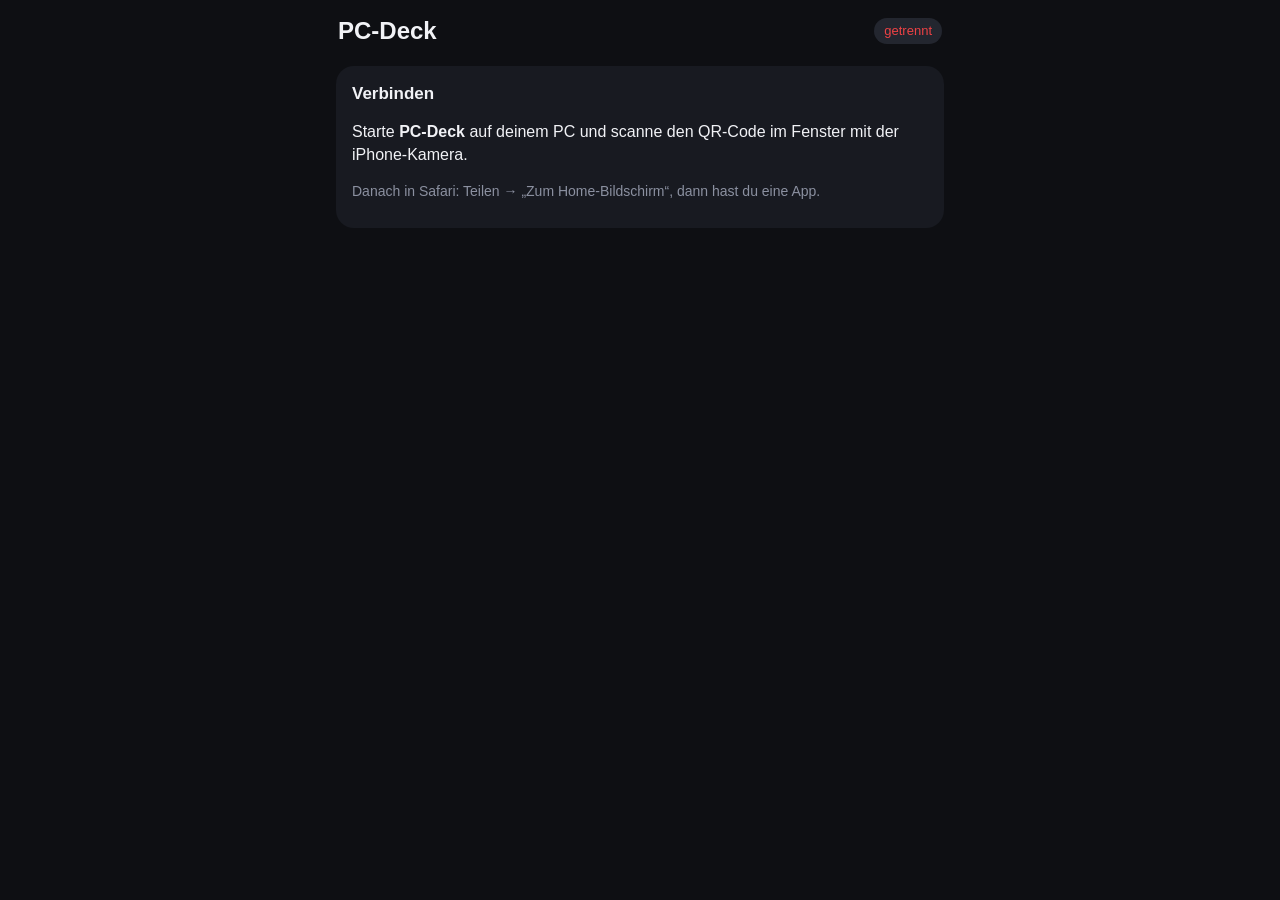
==== pc-app/web/index.html @ 7facc8a5 "PC-Deck: iPhone-Streamdeck mit Lautstärke, Discord-Steuerung und Stimmfilter Co-Authored-By: Claude " ====
<!doctype html>
<html lang="de">
<head>
<meta charset="utf-8">
<meta name="viewport" content="width=device-width, initial-scale=1, viewport-fit=cover, user-scalable=no">
<meta name="apple-mobile-web-app-capable" content="yes">
<meta name="mobile-web-app-capable" content="yes">
<meta name="apple-mobile-web-app-status-bar-style" content="black-translucent">
<meta name="apple-mobile-web-app-title" content="PC-Deck">
<meta name="theme-color" content="#0e0f13">
<link rel="apple-touch-icon" href="icon.png">
<link rel="manifest" href="manifest.json">
<link rel="stylesheet" href="style.css">
<title>PC-Deck</title>
</head>
<body>
<header>
  <h1>PC-Deck</h1>
  <span id="conn" class="conn off">getrennt</span>
</header>

<main id="app" hidden>
  <!-- Lautstärke -->
  <section class="card">
    <div class="row between">
      <h2>🔊 Lautstärke</h2>
      <span id="volText" class="big">--%</span>
    </div>
    <input id="volSlider" type="range" min="0" max="100" value="50">
    <div class="grid3">
      <button class="key" data-cmd="volume_down">➖<small>Leiser</small></button>
      <button class="key" id="btnMute" data-cmd="toggle_mute">🔇<small>PC stumm</small></button>
      <button class="key" data-cmd="volume_up">➕<small>Lauter</small></button>
    </div>
  </section>

  <!-- Discord -->
  <section class="card">
    <div class="row between">
      <h2>💬 Discord</h2>
      <button class="link" id="discordReset" title="Anzeige zurücksetzen">↺ Sync</button>
    </div>
    <div class="grid3">
      <button class="key" id="btnDMute" data-cmd="discord_mute">🎙️<small>Mikro stumm</small></button>
      <button class="key" id="btnDeaf" data-cmd="discord_deafen">🎧<small>Taub</small></button>
      <button class="key danger" id="btnFull" data-cmd="full_mute">⛔<small>Full Mute</small></button>
    </div>
    <div class="grid3">
      <button class="key" id="btnWinMic" data-cmd="mic_mute">🎤<small>Windows-Mikro</small></button>
    </div>
  </section>

  <!-- Stimmfilter -->
  <section class="card" id="filterCard">
    <div class="row between">
      <h2>🧠 Stimmfilter</h2>
      <label class="switch"><input type="checkbox" id="filterSwitch"><span></span></label>
    </div>
    <p class="hint" id="filterHint">Lässt nur deine Stimme ins Mikro – dein Bruder wird rausgefiltert.</p>
    <div id="filterLive">
      <div class="meter-label"><span>Pegel</span><span id="lvlText">–</span></div>
      <div class="meter"><div id="lvlBar"></div></div>
      <div class="meter-label"><span>Ähnlichkeit zu dir</span><span id="simText">–</span></div>
      <div class="meter"><div id="simBar"></div><div id="thrMark" class="mark"></div></div>
      <div class="meter-label"><span>Ähnlichkeit Bruder</span><span id="simOText">–</span></div>
      <div class="meter other"><div id="simOBar"></div></div>
      <div id="gate" class="gate">Mikro ZU</div>
    </div>
    <div class="meter-label"><span>Empfindlichkeit (Schwelle)</span><span id="thrText">–</span></div>
    <input id="thrSlider" type="range" min="0.50" max="0.95" step="0.01" value="0.72">
    <div class="grid2">
      <button class="key small" id="enrollMe">🙋 Meine Stimme einlernen<small id="meState"></small></button>
      <button class="key small" id="enrollOther">👦 Bruder einlernen<small id="otherState">optional, viel genauer</small></button>
    </div>
    <div id="enrollBox" hidden>
      <p id="enrollText"></p>
      <div class="meter"><div id="enrollBar"></div></div>
    </div>
  </section>

  <!-- Eigene Buttons -->
  <section class="card">
    <h2>⚡ Aktionen</h2>
    <div class="grid4" id="deck"></div>
  </section>
</main>

<section id="setup" class="card" hidden>
  <h2>Verbinden</h2>
  <p>Starte <b>PC-Deck</b> auf deinem PC und scanne den QR-Code im Fenster mit der iPhone-Kamera.</p>
  <p class="hint">Danach in Safari: Teilen → „Zum Home-Bildschirm“, dann hast du eine App.</p>
</section>

<div id="toast"></div>
<script src="app.js"></script>
</body>
</html>
---- pc-app/web/style.css ----
:root {
  --bg: #0e0f13;
  --card: #181a21;
  --key: #23262f;
  --key-hi: #2e323d;
  --text: #f1f2f6;
  --muted: #8b90a0;
  --accent: #5865f2;
  --ok: #3ba55d;
  --bad: #ed4245;
  --warn: #faa61a;
}
* { box-sizing: border-box; -webkit-tap-highlight-color: transparent; }
html, body { margin: 0; background: var(--bg); color: var(--text);
  font: 16px/1.4 -apple-system, BlinkMacSystemFont, "Segoe UI", sans-serif; }
body { padding: env(safe-area-inset-top) 16px calc(24px + env(safe-area-inset-bottom)); max-width: 640px; margin: 0 auto;
  -webkit-user-select: none; user-select: none; }
header { display: flex; align-items: center; justify-content: space-between; padding: 14px 2px 6px; }
h1 { font-size: 24px; margin: 0; }
h2 { font-size: 17px; margin: 0 0 10px; }
.conn { font-size: 13px; padding: 4px 10px; border-radius: 99px; background: var(--key); }
.conn.on { color: var(--ok); }
.conn.off { color: var(--bad); }
.card { background: var(--card); border-radius: 18px; padding: 16px; margin: 12px 0; }
.row { display: flex; align-items: center; }
.between { justify-content: space-between; }
.big { font-size: 26px; font-weight: 700; font-variant-numeric: tabular-nums; }
.hint { color: var(--muted); font-size: 14px; margin: 0 0 10px; }
.grid2, .grid3, .grid4 { display: grid; gap: 10px; margin-top: 10px; }
.grid2 { grid-template-columns: 1fr 1fr; }
.grid3 { grid-template-columns: repeat(3, 1fr); }
.grid4 { grid-template-columns: repeat(4, 1fr); }
@media (max-width: 360px) { .grid4 { grid-template-columns: repeat(3, 1fr); } }

.key { appearance: none; border: 0; border-radius: 16px; background: var(--key); color: var(--text);
  font-size: 28px; min-height: 84px; padding: 10px 6px; display: flex; flex-direction: column;
  align-items: center; justify-content: center; gap: 6px; transition: transform .08s, background .15s; }
.key small { font-size: 12px; color: var(--muted); text-align: center; line-height: 1.2; }
.key:active { transform: scale(.94); background: var(--key-hi); }
.key.small { font-size: 15px; font-weight: 600; min-height: 70px; }
.key.active { background: var(--bad); }
.key.active small { color: #fff; }
.key.danger { background: #3a1f22; }
.key.danger.active { background: var(--bad); }
.grid4 .key { font-size: 26px; min-height: 78px; }
.link { background: none; border: 0; color: var(--muted); font-size: 14px; }

input[type=range] { width: 100%; height: 36px; -webkit-appearance: none; background: transparent; }
input[type=range]::-webkit-slider-runnable-track { height: 8px; border-radius: 4px; background: var(--key-hi); }
input[type=range]::-webkit-slider-thumb { -webkit-appearance: none; width: 28px; height: 28px; margin-top: -10px;
  border-radius: 50%; background: var(--text); }

.switch { position: relative; width: 52px; height: 32px; }
.switch input { opacity: 0; width: 0; height: 0; }
.switch span { position: absolute; inset: 0; border-radius: 99px; background: var(--key-hi); transition: .2s; }
.switch span::before { content: ""; position: absolute; width: 26px; height: 26px; left: 3px; top: 3px;
  border-radius: 50%; background: #fff; transition: .2s; }
.switch input:checked + span { background: var(--ok); }
.switch input:checked + span::before { transform: translateX(20px); }

.meter-label { display: flex; justify-content: space-between; font-size: 13px; color: var(--muted); margin-top: 8px; }
.meter { position: relative; height: 10px; border-radius: 5px; background: var(--key); overflow: hidden; margin-top: 4px; }
.meter > div:first-child { height: 100%; width: 0; background: var(--accent); transition: width .15s; }
.meter.other > div:first-child { background: var(--warn); }
.meter .mark { position: absolute; top: 0; bottom: 0; width: 2px; background: #fff; }
.gate { margin-top: 12px; text-align: center; font-weight: 700; padding: 8px; border-radius: 10px;
  background: var(--key); color: var(--muted); }
.gate.open { background: var(--ok); color: #fff; }
#filterLive.off { opacity: .35; }

#toast { position: fixed; left: 50%; bottom: calc(24px + env(safe-area-inset-bottom)); transform: translate(-50%, 150%);
  background: #2b2d36; padding: 12px 18px; border-radius: 12px; max-width: 90%; transition: transform .25s, opacity .25s; z-index: 9; opacity: 0; }
#toast.show { transform: translate(-50%, 0); opacity: 1; }
#toast.error { background: var(--bad); }
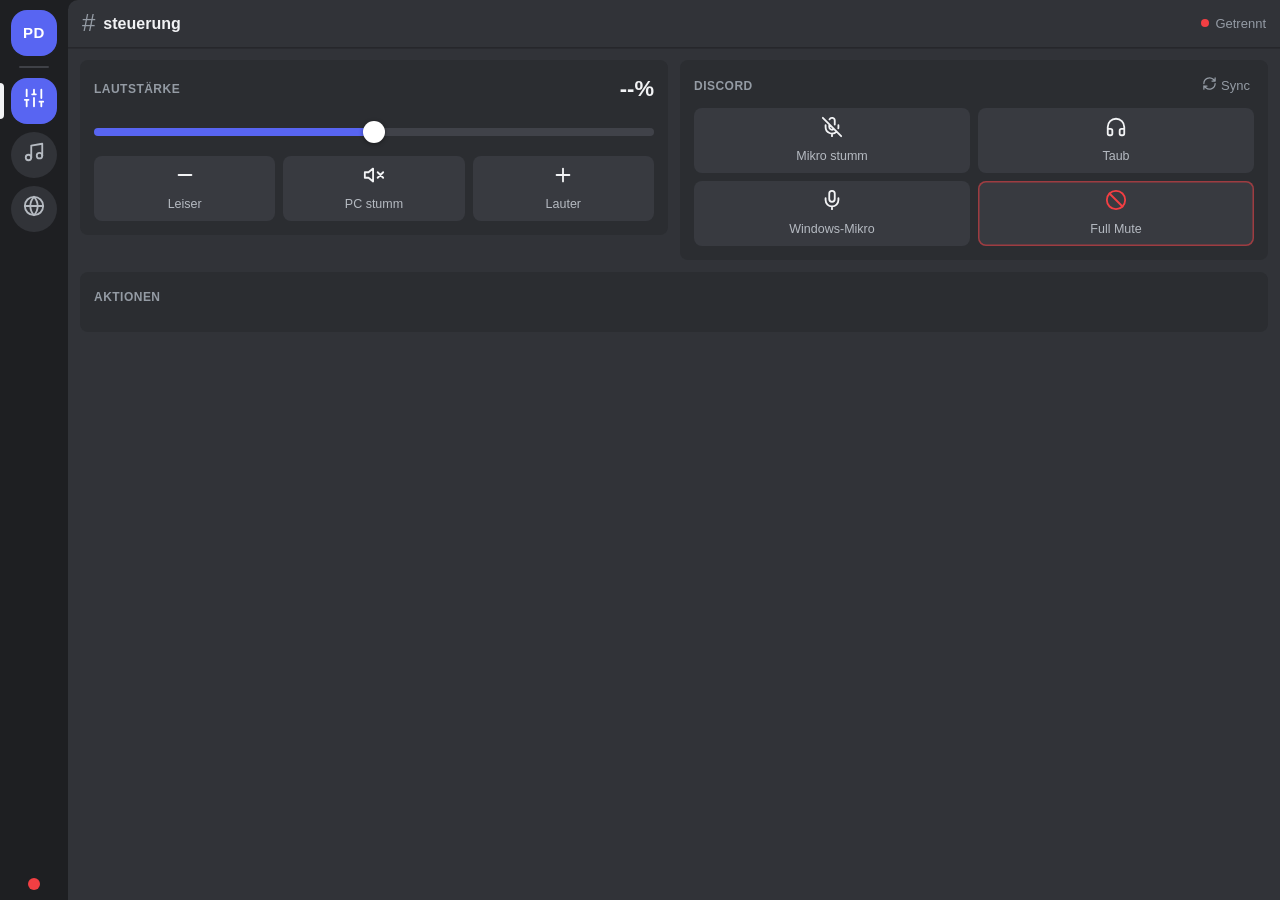
==== commit 167800ec: "Spotify- und Chrome-Integration, Discord-Design, Querformat, dauerhafter Login Co-Authored-By: Claud" ====
--- a/pc-app/web/index.html
+++ b/pc-app/web/index.html
@@ -7,91 +7,181 @@
 <meta name="mobile-web-app-capable" content="yes">
 <meta name="apple-mobile-web-app-status-bar-style" content="black-translucent">
 <meta name="apple-mobile-web-app-title" content="PC-Deck">
-<meta name="theme-color" content="#0e0f13">
+<meta name="theme-color" content="#1e1f22">
 <link rel="apple-touch-icon" href="icon.png">
 <link rel="manifest" href="manifest.json">
 <link rel="stylesheet" href="style.css">
 <title>PC-Deck</title>
 </head>
 <body>
-<header>
-  <h1>PC-Deck</h1>
-  <span id="conn" class="conn off">getrennt</span>
-</header>
 
-<main id="app" hidden>
-  <!-- Lautstärke -->
-  <section class="card">
-    <div class="row between">
-      <h2>🔊 Lautstärke</h2>
-      <span id="volText" class="big">--%</span>
-    </div>
-    <input id="volSlider" type="range" min="0" max="100" value="50">
-    <div class="grid3">
-      <button class="key" data-cmd="volume_down">➖<small>Leiser</small></button>
-      <button class="key" id="btnMute" data-cmd="toggle_mute">🔇<small>PC stumm</small></button>
-      <button class="key" data-cmd="volume_up">➕<small>Lauter</small></button>
+<!-- Server-Leiste wie in Discord -->
+<nav class="rail">
+  <div class="rail-logo" aria-hidden="true">PD</div>
+  <div class="rail-sep"></div>
+  <button class="rail-btn" data-view="control" aria-label="Steuerung"><i data-icon="sliders"></i></button>
+  <button class="rail-btn" data-view="spotify" aria-label="Spotify"><i data-icon="music"></i></button>
+  <button class="rail-btn" data-view="chrome" aria-label="Chrome"><i data-icon="globe"></i></button>
+  <div class="rail-fill"></div>
+  <span class="rail-status off" id="railStatus" aria-label="Verbindung"></span>
+</nav>
+
+<main class="main">
+  <header class="topbar">
+    <span class="hash">#</span>
+    <h1 id="viewTitle">steuerung</h1>
+    <span class="topbar-sub" id="viewSub"></span>
+    <span class="conn off" id="conn"><span class="dot"></span><span id="connText">Getrennt</span></span>
+  </header>
+
+  <!-- ================= Steuerung ================= -->
+  <section class="view" id="view-control">
+    <div class="cols">
+      <div class="card">
+        <div class="card-head">
+          <h2>Lautstärke</h2>
+          <span class="value" id="volText">--%</span>
+        </div>
+        <input class="range" id="volSlider" type="range" min="0" max="100" value="50">
+        <div class="tiles t3">
+          <button class="tile" data-cmd="volume_down"><i data-icon="minus"></i><span>Leiser</span></button>
+          <button class="tile" id="btnMute" data-cmd="toggle_mute"><i data-icon="volumex"></i><span>PC stumm</span></button>
+          <button class="tile" data-cmd="volume_up"><i data-icon="plus"></i><span>Lauter</span></button>
+        </div>
+      </div>
+
+      <div class="card">
+        <div class="card-head">
+          <h2>Discord</h2>
+          <button class="link" id="discordReset"><i data-icon="sync"></i>Sync</button>
+        </div>
+        <div class="tiles t2">
+          <button class="tile" id="btnDMute" data-cmd="discord_mute"><i data-icon="micoff"></i><span>Mikro stumm</span></button>
+          <button class="tile" id="btnDeaf" data-cmd="discord_deafen"><i data-icon="headphones"></i><span>Taub</span></button>
+          <button class="tile" id="btnWinMic" data-cmd="mic_mute"><i data-icon="mic"></i><span>Windows-Mikro</span></button>
+          <button class="tile danger" id="btnFull" data-cmd="full_mute"><i data-icon="ban"></i><span>Full Mute</span></button>
+        </div>
+      </div>
+
+      <div class="card wide">
+        <div class="card-head"><h2>Aktionen</h2></div>
+        <div class="tiles deck" id="deck"></div>
+      </div>
     </div>
   </section>
 
-  <!-- Discord -->
-  <section class="card">
-    <div class="row between">
-      <h2>💬 Discord</h2>
-      <button class="link" id="discordReset" title="Anzeige zurücksetzen">↺ Sync</button>
+  <!-- ================= Spotify ================= -->
+  <section class="view" id="view-spotify" hidden>
+    <div class="card" id="spSetup" hidden>
+      <div class="card-head"><h2>Spotify einrichten</h2></div>
+      <ol class="steps">
+        <li>Öffne am PC <b>developer.spotify.com/dashboard</b> → <b>Create app</b></li>
+        <li>Bei <b>Redirect URI</b> eintragen: <code id="spRedirect"></code></li>
+        <li>Bei „APIs used“ <b>Web API</b> anhaken → Speichern</li>
+        <li>Die <b>Client ID</b> in <code>config.json</code> bei <code>"spotify"</code> eintragen und PC-Deck neu starten</li>
+      </ol>
     </div>
-    <div class="grid3">
-      <button class="key" id="btnDMute" data-cmd="discord_mute">🎙️<small>Mikro stumm</small></button>
-      <button class="key" id="btnDeaf" data-cmd="discord_deafen">🎧<small>Taub</small></button>
-      <button class="key danger" id="btnFull" data-cmd="full_mute">⛔<small>Full Mute</small></button>
+    <div class="card center" id="spLogin" hidden>
+      <i data-icon="music" class="big-icon spotify"></i>
+      <p>Verbinde dein Spotify-Konto. Das musst du nur <b>einmal</b> machen,<br>der Login bleibt danach gespeichert.</p>
+      <button class="btn spotify" id="spLoginBtn">Mit Spotify verbinden</button>
+      <p class="muted small">Der Login öffnet sich im Browser auf deinem PC.</p>
     </div>
-    <div class="grid3">
-      <button class="key" id="btnWinMic" data-cmd="mic_mute">🎤<small>Windows-Mikro</small></button>
+
+    <div class="cols" id="spMain" hidden>
+      <div class="card">
+        <div class="now">
+          <div class="cover" id="spCover"><i data-icon="music"></i></div>
+          <div class="now-text">
+            <div class="now-title" id="spTitle">Nichts läuft</div>
+            <div class="now-sub" id="spArtist">Wähle eine Playlist</div>
+            <div class="now-dev" id="spDevice"></div>
+          </div>
+        </div>
+        <input class="range thin" id="spProgress" type="range" min="0" max="1000" value="0">
+        <div class="times"><span id="spPos">0:00</span><span id="spDur">0:00</span></div>
+        <div class="transport">
+          <button class="icon-btn" id="spShuffle" aria-label="Zufall"><i data-icon="shuffle"></i></button>
+          <button class="icon-btn" data-sp="previous" aria-label="Zurück"><i data-icon="prev"></i></button>
+          <button class="play-btn" id="spPlay" aria-label="Play/Pause"><i data-icon="play"></i></button>
+          <button class="icon-btn" data-sp="next" aria-label="Weiter"><i data-icon="next"></i></button>
+          <button class="icon-btn" id="spRepeat" aria-label="Wiederholen"><i data-icon="repeat"></i></button>
+        </div>
+        <div class="vol-row" id="spVolRow">
+          <i data-icon="volume"></i>
+          <input class="range thin" id="spVol" type="range" min="0" max="100" value="50">
+        </div>
+        <p class="muted small" id="spFree" hidden>Spotify Free: Playlists öffnen sich in der Spotify-App, Play/Weiter laufen über die Medientasten.</p>
+      </div>
+
+      <div class="card list-card">
+        <div class="card-head">
+          <h2>Playlists</h2>
+          <span>
+            <button class="link" id="spReload"><i data-icon="sync"></i></button>
+            <button class="link" id="spLogout">Abmelden</button>
+          </span>
+        </div>
+        <input class="search" id="spSearch" type="search" placeholder="Playlist suchen" autocomplete="off">
+        <div class="list" id="spList"><p class="muted small">Lade Playlists …</p></div>
+      </div>
     </div>
   </section>
 
-  <!-- Stimmfilter -->
-  <section class="card" id="filterCard">
-    <div class="row between">
-      <h2>🧠 Stimmfilter</h2>
-      <label class="switch"><input type="checkbox" id="filterSwitch"><span></span></label>
-    </div>
-    <p class="hint" id="filterHint">Lässt nur deine Stimme ins Mikro – dein Bruder wird rausgefiltert.</p>
-    <div id="filterLive">
-      <div class="meter-label"><span>Pegel</span><span id="lvlText">–</span></div>
-      <div class="meter"><div id="lvlBar"></div></div>
-      <div class="meter-label"><span>Ähnlichkeit zu dir</span><span id="simText">–</span></div>
-      <div class="meter"><div id="simBar"></div><div id="thrMark" class="mark"></div></div>
-      <div class="meter-label"><span>Ähnlichkeit Bruder</span><span id="simOText">–</span></div>
-      <div class="meter other"><div id="simOBar"></div></div>
-      <div id="gate" class="gate">Mikro ZU</div>
-    </div>
-    <div class="meter-label"><span>Empfindlichkeit (Schwelle)</span><span id="thrText">–</span></div>
-    <input id="thrSlider" type="range" min="0.50" max="0.95" step="0.01" value="0.72">
-    <div class="grid2">
-      <button class="key small" id="enrollMe">🙋 Meine Stimme einlernen<small id="meState"></small></button>
-      <button class="key small" id="enrollOther">👦 Bruder einlernen<small id="otherState">optional, viel genauer</small></button>
-    </div>
-    <div id="enrollBox" hidden>
-      <p id="enrollText"></p>
-      <div class="meter"><div id="enrollBar"></div></div>
+  <!-- ================= Chrome ================= -->
+  <section class="view" id="view-chrome" hidden>
+    <div class="cols">
+      <div class="card">
+        <div class="card-head"><h2>Webseite öffnen</h2><span class="badge" id="extBadge">Erweiterung fehlt</span></div>
+        <form class="msgbox" id="urlForm">
+          <input id="urlInput" type="text" inputmode="url" enterkeyhint="go" autocomplete="off"
+                 autocapitalize="off" autocorrect="off" spellcheck="false" placeholder="Adresse oder Suche …">
+          <button type="submit" aria-label="Öffnen"><i data-icon="send"></i></button>
+        </form>
+        <p class="muted small">Öffnet sich als neuer Tab im offenen Chrome-Fenster.</p>
+        <div class="favs" id="favs"></div>
+      </div>
+
+      <div class="card">
+        <div class="card-head"><h2>Video</h2><span class="muted small" id="vHost"></span></div>
+        <div id="vNone" class="empty">
+          <i data-icon="play"></i>
+          <p id="vNoneText">Kein Video in Chrome gefunden.</p>
+        </div>
+        <div id="vBox" hidden>
+          <div class="now-title clamp2" id="vTitle"></div>
+          <input class="range thin" id="vProgress" type="range" min="0" max="1000" value="0">
+          <div class="times"><span id="vPos">0:00</span><span id="vDur">0:00</span></div>
+          <div class="transport">
+            <button class="icon-btn labeled" data-v="seek_rel" data-val="-10" aria-label="10 s zurück"><i data-icon="back10"></i><small>10</small></button>
+            <button class="play-btn" id="vPlay" data-v="toggle" aria-label="Play/Pause"><i data-icon="play"></i></button>
+            <button class="icon-btn labeled" data-v="seek_rel" data-val="10" aria-label="10 s vor"><i data-icon="fwd10"></i><small>10</small></button>
+            <button class="icon-btn" data-v="next" aria-label="Nächstes Video"><i data-icon="next"></i></button>
+          </div>
+          <div class="vol-row">
+            <button class="icon-btn sm" id="vMute" data-v="mute" aria-label="Stumm"><i data-icon="volume"></i></button>
+            <input class="range thin" id="vVol" type="range" min="0" max="100" value="100">
+          </div>
+          <div class="chips" id="vSpeed">
+            <button data-speed="0.75">0.75×</button><button data-speed="1">1×</button>
+            <button data-speed="1.25">1.25×</button><button data-speed="1.5">1.5×</button><button data-speed="2">2×</button>
+          </div>
+        </div>
+      </div>
     </div>
   </section>
 
-  <!-- Eigene Buttons -->
-  <section class="card">
-    <h2>⚡ Aktionen</h2>
-    <div class="grid4" id="deck"></div>
+  <section class="view" id="view-setup" hidden>
+    <div class="card center">
+      <i data-icon="link" class="big-icon"></i>
+      <h2 class="plain">Mit deinem PC verbinden</h2>
+      <p>Starte <b>PC-Deck</b> am PC und scanne den QR-Code mit der iPhone-Kamera.<br>
+      Danach in Safari: <b>Teilen → Zum Home-Bildschirm</b>.</p>
+    </div>
   </section>
 </main>
 
-<section id="setup" class="card" hidden>
-  <h2>Verbinden</h2>
-  <p>Starte <b>PC-Deck</b> auf deinem PC und scanne den QR-Code im Fenster mit der iPhone-Kamera.</p>
-  <p class="hint">Danach in Safari: Teilen → „Zum Home-Bildschirm“, dann hast du eine App.</p>
-</section>
-
-<div id="toast"></div>
+<div id="toast" role="status"></div>
 <script src="app.js"></script>
 </body>
 </html>
--- a/pc-app/web/style.css
+++ b/pc-app/web/style.css
@@ -1,74 +1,198 @@
+/* PC-Deck – schlichtes Discord-Design */
 :root {
-  --bg: #0e0f13;
-  --card: #181a21;
-  --key: #23262f;
-  --key-hi: #2e323d;
-  --text: #f1f2f6;
-  --muted: #8b90a0;
-  --accent: #5865f2;
-  --ok: #3ba55d;
-  --bad: #ed4245;
-  --warn: #faa61a;
+  --rail: #1e1f22;
+  --main: #313338;
+  --card: #2b2d31;
+  --tile: #383a40;
+  --tile-hi: #404249;
+  --input: #1e1f22;
+  --line: #3f4147;
+  --text: #dbdee1;
+  --head: #f2f3f5;
+  --muted: #949ba4;
+  --icon: #b5bac1;
+  --blurple: #5865f2;
+  --green: #23a55a;
+  --red: #f23f43;
+  --spotify: #1ed760;
+  --radius: 8px;
 }
 * { box-sizing: border-box; -webkit-tap-highlight-color: transparent; }
-html, body { margin: 0; background: var(--bg); color: var(--text);
-  font: 16px/1.4 -apple-system, BlinkMacSystemFont, "Segoe UI", sans-serif; }
-body { padding: env(safe-area-inset-top) 16px calc(24px + env(safe-area-inset-bottom)); max-width: 640px; margin: 0 auto;
-  -webkit-user-select: none; user-select: none; }
-header { display: flex; align-items: center; justify-content: space-between; padding: 14px 2px 6px; }
-h1 { font-size: 24px; margin: 0; }
-h2 { font-size: 17px; margin: 0 0 10px; }
-.conn { font-size: 13px; padding: 4px 10px; border-radius: 99px; background: var(--key); }
-.conn.on { color: var(--ok); }
-.conn.off { color: var(--bad); }
-.card { background: var(--card); border-radius: 18px; padding: 16px; margin: 12px 0; }
-.row { display: flex; align-items: center; }
-.between { justify-content: space-between; }
-.big { font-size: 26px; font-weight: 700; font-variant-numeric: tabular-nums; }
-.hint { color: var(--muted); font-size: 14px; margin: 0 0 10px; }
-.grid2, .grid3, .grid4 { display: grid; gap: 10px; margin-top: 10px; }
-.grid2 { grid-template-columns: 1fr 1fr; }
-.grid3 { grid-template-columns: repeat(3, 1fr); }
-.grid4 { grid-template-columns: repeat(4, 1fr); }
-@media (max-width: 360px) { .grid4 { grid-template-columns: repeat(3, 1fr); } }
+html, body { margin: 0; height: 100%; background: var(--rail); color: var(--text);
+  font: 15px/1.35 -apple-system, BlinkMacSystemFont, "Segoe UI", "Noto Sans", sans-serif;
+  -webkit-text-size-adjust: 100%; }
+body { display: flex; height: 100dvh; overflow: hidden; -webkit-user-select: none; user-select: none; }
+button { font: inherit; color: inherit; cursor: pointer; }
+svg { width: 22px; height: 22px; fill: none; stroke: currentColor; stroke-width: 2;
+  stroke-linecap: round; stroke-linejoin: round; flex: none; }
+[hidden] { display: none !important; }
 
-.key { appearance: none; border: 0; border-radius: 16px; background: var(--key); color: var(--text);
-  font-size: 28px; min-height: 84px; padding: 10px 6px; display: flex; flex-direction: column;
-  align-items: center; justify-content: center; gap: 6px; transition: transform .08s, background .15s; }
-.key small { font-size: 12px; color: var(--muted); text-align: center; line-height: 1.2; }
-.key:active { transform: scale(.94); background: var(--key-hi); }
-.key.small { font-size: 15px; font-weight: 600; min-height: 70px; }
-.key.active { background: var(--bad); }
-.key.active small { color: #fff; }
-.key.danger { background: #3a1f22; }
-.key.danger.active { background: var(--bad); }
-.grid4 .key { font-size: 26px; min-height: 78px; }
-.link { background: none; border: 0; color: var(--muted); font-size: 14px; }
+/* ---------- Server-Leiste ---------- */
+.rail { width: calc(68px + env(safe-area-inset-left)); padding: calc(10px + env(safe-area-inset-top)) 0 calc(10px + env(safe-area-inset-bottom)) env(safe-area-inset-left);
+  display: flex; flex-direction: column; align-items: center; gap: 8px; flex: none; }
+.rail-logo { width: 46px; height: 46px; border-radius: 16px; background: var(--blurple); color: #fff;
+  display: grid; place-items: center; font-weight: 800; letter-spacing: .5px; }
+.rail-sep { width: 30px; height: 2px; border-radius: 1px; background: var(--line); margin: 2px 0; }
+.rail-btn { position: relative; width: 46px; height: 46px; border: 0; border-radius: 50%;
+  background: var(--main); color: var(--icon); display: grid; place-items: center;
+  transition: border-radius .15s, background .15s, color .15s; }
+.rail-btn::before { content: ""; position: absolute; left: -11px; width: 4px; height: 0; border-radius: 0 4px 4px 0;
+  background: var(--head); transition: height .15s; }
+.rail-btn.active { border-radius: 16px; background: var(--blurple); color: #fff; }
+.rail-btn.active::before { height: 36px; }
+.rail-btn[data-view="spotify"].active { background: var(--spotify); color: #000; }
+.rail-fill { flex: 1; }
+.rail-status { width: 12px; height: 12px; border-radius: 50%; background: var(--red); }
+.rail-status.on { background: var(--green); }
 
-input[type=range] { width: 100%; height: 36px; -webkit-appearance: none; background: transparent; }
-input[type=range]::-webkit-slider-runnable-track { height: 8px; border-radius: 4px; background: var(--key-hi); }
-input[type=range]::-webkit-slider-thumb { -webkit-appearance: none; width: 28px; height: 28px; margin-top: -10px;
-  border-radius: 50%; background: var(--text); }
+/* ---------- Hauptbereich ---------- */
+.main { flex: 1; min-width: 0; background: var(--main); display: flex; flex-direction: column;
+  border-top-left-radius: 10px; margin-top: env(safe-area-inset-top); }
+.topbar { height: 48px; flex: none; display: flex; align-items: center; gap: 8px;
+  padding: 0 calc(14px + env(safe-area-inset-right)) 0 14px; border-bottom: 1px solid #26272b; box-shadow: 0 1px 0 rgba(0,0,0,.15); }
+.hash { color: var(--muted); font-size: 24px; font-weight: 300; }
+.topbar h1 { font-size: 16px; color: var(--head); margin: 0; font-weight: 600; }
+.topbar-sub { color: var(--muted); font-size: 13px; padding-left: 10px; margin-left: 2px; border-left: 1px solid var(--line);
+  white-space: nowrap; overflow: hidden; text-overflow: ellipsis; min-width: 0; }
+.topbar-sub:empty { display: none; }
+.conn { margin-left: auto; display: flex; align-items: center; gap: 6px; font-size: 13px; color: var(--muted); white-space: nowrap; }
+.conn .dot { width: 8px; height: 8px; border-radius: 50%; background: var(--red); }
+.conn.on .dot { background: var(--green); }
 
-.switch { position: relative; width: 52px; height: 32px; }
-.switch input { opacity: 0; width: 0; height: 0; }
-.switch span { position: absolute; inset: 0; border-radius: 99px; background: var(--key-hi); transition: .2s; }
-.switch span::before { content: ""; position: absolute; width: 26px; height: 26px; left: 3px; top: 3px;
-  border-radius: 50%; background: #fff; transition: .2s; }
-.switch input:checked + span { background: var(--ok); }
-.switch input:checked + span::before { transform: translateX(20px); }
+.view { flex: 1; overflow-y: auto; -webkit-overflow-scrolling: touch;
+  padding: 12px calc(12px + env(safe-area-inset-right)) calc(12px + env(safe-area-inset-bottom)) 12px; }
+.cols { display: grid; grid-template-columns: 1fr 1fr; gap: 12px; align-items: start; }
+.wide { grid-column: 1 / -1; }
+@media (max-width: 640px) { .cols { grid-template-columns: 1fr; } }
 
-.meter-label { display: flex; justify-content: space-between; font-size: 13px; color: var(--muted); margin-top: 8px; }
-.meter { position: relative; height: 10px; border-radius: 5px; background: var(--key); overflow: hidden; margin-top: 4px; }
-.meter > div:first-child { height: 100%; width: 0; background: var(--accent); transition: width .15s; }
-.meter.other > div:first-child { background: var(--warn); }
-.meter .mark { position: absolute; top: 0; bottom: 0; width: 2px; background: #fff; }
-.gate { margin-top: 12px; text-align: center; font-weight: 700; padding: 8px; border-radius: 10px;
-  background: var(--key); color: var(--muted); }
-.gate.open { background: var(--ok); color: #fff; }
-#filterLive.off { opacity: .35; }
+.card { background: var(--card); border-radius: var(--radius); padding: 14px; min-width: 0; }
+.view > .card + .card, .view > .card + .cols { margin-top: 12px; }
+.card-head { display: flex; align-items: center; justify-content: space-between; margin-bottom: 10px; min-height: 22px; }
+h2 { margin: 0; font-size: 12px; font-weight: 700; letter-spacing: .04em; text-transform: uppercase; color: var(--muted); }
+h2.plain { text-transform: none; font-size: 18px; color: var(--head); letter-spacing: 0; margin: 6px 0; }
+.value { font-size: 22px; font-weight: 700; color: var(--head); font-variant-numeric: tabular-nums; }
+.muted { color: var(--muted); }
+.small { font-size: 12.5px; }
+.center { text-align: center; padding: 24px; }
+.center p { margin: 10px 0; }
+code { background: var(--input); padding: 1px 5px; border-radius: 4px; font-size: 12.5px; color: var(--head);
+  -webkit-user-select: all; user-select: all; word-break: break-all; }
+.steps { margin: 0; padding-left: 20px; } .steps li { margin: 6px 0; }
+.link { background: none; border: 0; color: var(--muted); font-size: 13px; display: inline-flex; align-items: center; gap: 4px; padding: 2px 4px; }
+.link svg { width: 15px; height: 15px; }
+.badge { font-size: 11px; font-weight: 700; padding: 2px 8px; border-radius: 99px; background: var(--red); color: #fff; }
+.badge.ok { background: var(--green); }
 
-#toast { position: fixed; left: 50%; bottom: calc(24px + env(safe-area-inset-bottom)); transform: translate(-50%, 150%);
-  background: #2b2d36; padding: 12px 18px; border-radius: 12px; max-width: 90%; transition: transform .25s, opacity .25s; z-index: 9; opacity: 0; }
-#toast.show { transform: translate(-50%, 0); opacity: 1; }
-#toast.error { background: var(--bad); }
+/* ---------- Kacheln ---------- */
+.tiles { display: grid; gap: 8px; }
+.t2 { grid-template-columns: 1fr 1fr; }
+.t3 { grid-template-columns: repeat(3, 1fr); }
+.deck { grid-template-columns: repeat(auto-fill, minmax(96px, 1fr)); }
+.tile { border: 0; border-radius: var(--radius); background: var(--tile); color: var(--head);
+  min-height: 64px; padding: 8px 6px; display: flex; flex-direction: column; align-items: center; justify-content: center; gap: 5px;
+  transition: background .12s, transform .08s; }
+.tile span { font-size: 12.5px; color: var(--icon); font-weight: 500; text-align: center; }
+.tile .emoji { font-size: 22px; line-height: 1; color: inherit; }
+.tile:active { transform: scale(.96); background: var(--tile-hi); }
+.tile.active { background: var(--red); }
+.tile.active span { color: #fff; }
+.tile.danger { box-shadow: inset 0 0 0 1.5px rgba(242,63,67,.55); }
+.tile.danger svg { color: var(--red); }
+.tile.danger.active svg { color: #fff; }
+
+/* ---------- Regler ---------- */
+.range { width: 100%; height: 32px; margin: 2px 0 8px; -webkit-appearance: none; appearance: none; background: transparent;
+  --p: 50%; --c: var(--blurple); }
+.range::-webkit-slider-runnable-track { height: 8px; border-radius: 4px;
+  background: linear-gradient(to right, var(--c) var(--p), var(--tile-hi) var(--p)); }
+.range::-webkit-slider-thumb { -webkit-appearance: none; width: 22px; height: 22px; margin-top: -7px; border-radius: 50%;
+  background: #fff; box-shadow: 0 1px 4px rgba(0,0,0,.4); }
+.range.thin { height: 24px; margin: 0; }
+.range.thin::-webkit-slider-runnable-track { height: 4px; }
+.range.thin::-webkit-slider-thumb { width: 14px; height: 14px; margin-top: -5px; }
+#view-spotify .range { --c: var(--spotify); }
+.range::-moz-range-track { height: 6px; border-radius: 3px; background: var(--tile-hi); }
+.range::-moz-range-progress { height: 6px; border-radius: 3px; background: var(--c); }
+
+/* ---------- Player ---------- */
+.now { display: flex; gap: 12px; align-items: center; margin-bottom: 8px; min-width: 0; }
+.cover { width: 72px; height: 72px; border-radius: 6px; background: var(--tile); flex: none; display: grid; place-items: center;
+  color: var(--muted); overflow: hidden; }
+.cover img { width: 100%; height: 100%; object-fit: cover; }
+.now-text { min-width: 0; }
+.now-title { color: var(--head); font-weight: 600; font-size: 15.5px; white-space: nowrap; overflow: hidden; text-overflow: ellipsis; }
+.now-title.clamp2 { white-space: normal; display: -webkit-box; -webkit-line-clamp: 2; -webkit-box-orient: vertical; margin-bottom: 6px; }
+.now-sub { color: var(--muted); font-size: 13.5px; white-space: nowrap; overflow: hidden; text-overflow: ellipsis; }
+.now-dev { color: var(--spotify); font-size: 12px; margin-top: 3px; }
+.now-dev:empty { display: none; }
+.times { display: flex; justify-content: space-between; font-size: 11.5px; color: var(--muted); font-variant-numeric: tabular-nums; margin-top: -2px; }
+.transport { display: flex; align-items: center; justify-content: center; gap: 14px; margin: 6px 0 4px; }
+.icon-btn { border: 0; background: none; color: var(--icon); width: 42px; height: 42px; border-radius: 50%;
+  display: grid; place-items: center; position: relative; }
+.icon-btn:active { background: var(--tile); }
+.icon-btn.on { color: var(--spotify); }
+.icon-btn.sm { width: 34px; height: 34px; }
+.icon-btn.labeled small { position: absolute; font-size: 8.5px; font-weight: 700; top: 16px; }
+.icon-btn.labeled svg { width: 28px; height: 28px; }
+.play-btn { border: 0; width: 50px; height: 50px; border-radius: 50%; background: #fff; color: #000;
+  display: grid; place-items: center; transition: transform .08s; }
+.play-btn svg { fill: currentColor; stroke-width: 1.5; }
+.play-btn:active { transform: scale(.93); }
+.vol-row { display: flex; align-items: center; gap: 10px; color: var(--icon); margin-top: 4px; }
+.vol-row > svg { width: 18px; height: 18px; }
+
+/* ---------- Listen ---------- */
+.list-card { display: flex; flex-direction: column; max-height: calc(100dvh - 76px - env(safe-area-inset-top) - env(safe-area-inset-bottom)); }
+.list-card .list { overflow-y: auto; min-height: 0; flex: 1; -webkit-overflow-scrolling: touch; margin: 0 -6px; padding: 0 6px; }
+.search, .msgbox input { width: 100%; border: 0; outline: 0; border-radius: var(--radius); background: var(--input); color: var(--head);
+  font: inherit; font-size: 16px; padding: 9px 12px; -webkit-user-select: text; user-select: text; }
+.search { margin-bottom: 8px; }
+.list { display: flex; flex-direction: column; gap: 2px; }
+.row { display: flex; align-items: center; gap: 10px; border: 0; background: none; text-align: left;
+  padding: 6px; border-radius: 6px; min-width: 0; width: 100%; }
+.row:active { background: var(--tile); }
+.row img, .row .ph { width: 42px; height: 42px; border-radius: 4px; object-fit: cover; flex: none; background: var(--tile);
+  display: grid; place-items: center; color: var(--muted); }
+.row .ph.liked { background: linear-gradient(135deg, #450af5, #8e8ee5); color: #fff; }
+.row .ph svg { width: 18px; height: 18px; }
+.row-text { min-width: 0; flex: 1; }
+.row-title { color: var(--head); font-weight: 500; white-space: nowrap; overflow: hidden; text-overflow: ellipsis; }
+.row-sub { color: var(--muted); font-size: 12.5px; white-space: nowrap; overflow: hidden; text-overflow: ellipsis; }
+.row.current .row-title { color: var(--spotify); }
+
+/* ---------- Chrome ---------- */
+.msgbox { display: flex; gap: 6px; background: var(--input); border-radius: var(--radius); padding-right: 4px; margin: 0; }
+.msgbox input { background: transparent; }
+.msgbox button { border: 0; background: none; color: var(--icon); width: 40px; display: grid; place-items: center; }
+.favs { display: grid; grid-template-columns: repeat(auto-fill, minmax(70px, 1fr)); gap: 12px 6px; margin-top: 14px; }
+.fav { border: 0; background: none; display: flex; flex-direction: column; align-items: center; gap: 6px; padding: 0; min-width: 0; }
+.fav .av { width: 46px; height: 46px; border-radius: 50%; display: grid; place-items: center; color: #fff;
+  font-weight: 700; font-size: 18px; transition: border-radius .15s; }
+.fav:active .av { border-radius: 15px; }
+.fav span { font-size: 12px; color: var(--icon); max-width: 100%; white-space: nowrap; overflow: hidden; text-overflow: ellipsis; }
+.empty { text-align: center; color: var(--muted); padding: 18px 8px; }
+.empty svg { width: 30px; height: 30px; opacity: .5; }
+.empty p { margin: 8px 0 0; font-size: 13.5px; }
+.chips { display: flex; gap: 6px; margin-top: 10px; flex-wrap: wrap; }
+.chips button { border: 0; border-radius: 99px; background: var(--tile); color: var(--icon); font-size: 13px; padding: 5px 12px; }
+.chips button.on { background: var(--blurple); color: #fff; }
+
+.btn { border: 0; border-radius: 4px; background: var(--blurple); color: #fff; font-weight: 600; padding: 11px 22px; }
+.btn.spotify { background: var(--spotify); color: #000; border-radius: 99px; }
+.btn:active { filter: brightness(.9); }
+.big-icon svg { width: 40px; height: 40px; color: var(--muted); }
+.big-icon.spotify svg { color: var(--spotify); }
+
+/* ---------- Toast ---------- */
+#toast { position: fixed; left: 50%; bottom: calc(16px + env(safe-area-inset-bottom)); transform: translate(-50%, 20px);
+  background: #111214; color: var(--head); padding: 10px 16px; border-radius: var(--radius); font-size: 14px; max-width: 80%;
+  box-shadow: 0 8px 24px rgba(0,0,0,.4); opacity: 0; pointer-events: none; transition: opacity .2s, transform .2s; z-index: 10; }
+#toast.show { opacity: 1; transform: translate(-50%, 0); }
+#toast.error { background: var(--red); color: #fff; }
+
+/* Querformat (iPhone liegt quer): kompakter */
+@media (orientation: landscape) and (max-height: 500px) {
+  .topbar { height: 42px; }
+  .view { padding-top: 10px; }
+  .tile { min-height: 58px; }
+}
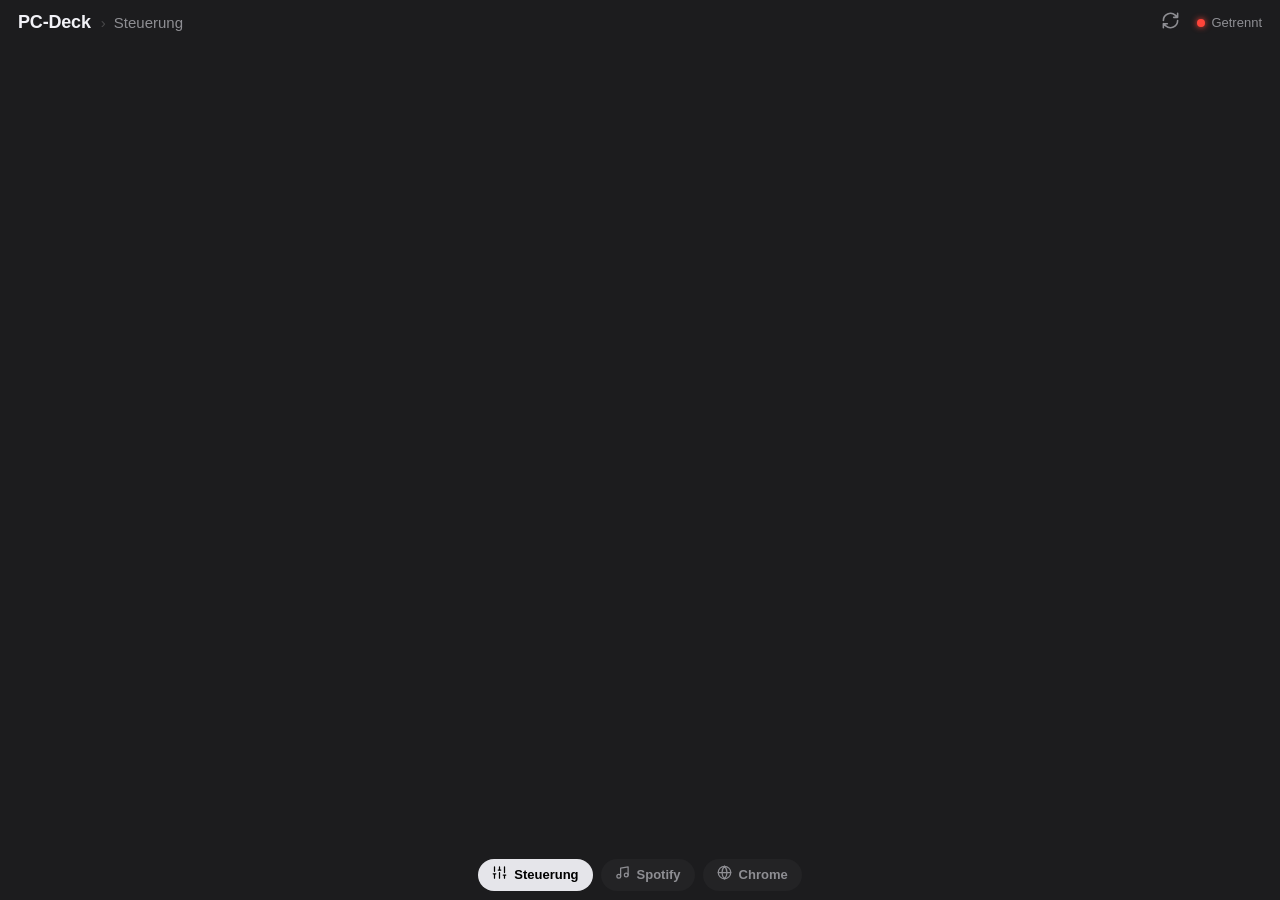
==== commit 65994f25: "Neues Design im Hardware-Deck-Look mit Tastenseiten Co-Authored-By: Claude Opus 5.5 <noreply@anthrop" ====
--- a/pc-app/web/index.html
+++ b/pc-app/web/index.html
@@ -7,7 +7,7 @@
 <meta name="mobile-web-app-capable" content="yes">
 <meta name="apple-mobile-web-app-status-bar-style" content="black-translucent">
 <meta name="apple-mobile-web-app-title" content="PC-Deck">
-<meta name="theme-color" content="#1e1f22">
+<meta name="theme-color" content="#1c1c1e">
 <link rel="apple-touch-icon" href="icon.png">
 <link rel="manifest" href="manifest.json">
 <link rel="stylesheet" href="style.css">
@@ -15,172 +15,53 @@
 </head>
 <body>
 
-<!-- Server-Leiste wie in Discord -->
-<nav class="rail">
-  <div class="rail-logo" aria-hidden="true">PD</div>
-  <div class="rail-sep"></div>
-  <button class="rail-btn" data-view="control" aria-label="Steuerung"><i data-icon="sliders"></i></button>
-  <button class="rail-btn" data-view="spotify" aria-label="Spotify"><i data-icon="music"></i></button>
-  <button class="rail-btn" data-view="chrome" aria-label="Chrome"><i data-icon="globe"></i></button>
-  <div class="rail-fill"></div>
-  <span class="rail-status off" id="railStatus" aria-label="Verbindung"></span>
-</nav>
+<header class="top">
+  <div class="brand">
+    <span class="brand-name">PC-Deck</span>
+    <span class="brand-page" id="pageName">Steuerung</span>
+  </div>
+  <div class="top-tools">
+    <input class="top-search" id="spSearch" type="search" placeholder="Playlist suchen" autocomplete="off" hidden>
+    <button class="tool" id="spReload" aria-label="Playlists neu laden" hidden><i data-icon="sync"></i></button>
+    <button class="tool" id="spLogout" aria-label="Spotify abmelden" hidden><i data-icon="logout"></i></button>
+    <button class="tool" id="discordReset" aria-label="Discord-Anzeige zurücksetzen"><i data-icon="sync"></i></button>
+    <span class="status off" id="status"><span class="dot"></span><span id="statusText">Getrennt</span></span>
+  </div>
+</header>
 
-<main class="main">
-  <header class="topbar">
-    <span class="hash">#</span>
-    <h1 id="viewTitle">steuerung</h1>
-    <span class="topbar-sub" id="viewSub"></span>
-    <span class="conn off" id="conn"><span class="dot"></span><span id="connText">Getrennt</span></span>
-  </header>
-
-  <!-- ================= Steuerung ================= -->
-  <section class="view" id="view-control">
-    <div class="cols">
-      <div class="card">
-        <div class="card-head">
-          <h2>Lautstärke</h2>
-          <span class="value" id="volText">--%</span>
-        </div>
-        <input class="range" id="volSlider" type="range" min="0" max="100" value="50">
-        <div class="tiles t3">
-          <button class="tile" data-cmd="volume_down"><i data-icon="minus"></i><span>Leiser</span></button>
-          <button class="tile" id="btnMute" data-cmd="toggle_mute"><i data-icon="volumex"></i><span>PC stumm</span></button>
-          <button class="tile" data-cmd="volume_up"><i data-icon="plus"></i><span>Lauter</span></button>
-        </div>
-      </div>
-
-      <div class="card">
-        <div class="card-head">
-          <h2>Discord</h2>
-          <button class="link" id="discordReset"><i data-icon="sync"></i>Sync</button>
-        </div>
-        <div class="tiles t2">
-          <button class="tile" id="btnDMute" data-cmd="discord_mute"><i data-icon="micoff"></i><span>Mikro stumm</span></button>
-          <button class="tile" id="btnDeaf" data-cmd="discord_deafen"><i data-icon="headphones"></i><span>Taub</span></button>
-          <button class="tile" id="btnWinMic" data-cmd="mic_mute"><i data-icon="mic"></i><span>Windows-Mikro</span></button>
-          <button class="tile danger" id="btnFull" data-cmd="full_mute"><i data-icon="ban"></i><span>Full Mute</span></button>
-        </div>
-      </div>
-
-      <div class="card wide">
-        <div class="card-head"><h2>Aktionen</h2></div>
-        <div class="tiles deck" id="deck"></div>
-      </div>
-    </div>
-  </section>
-
-  <!-- ================= Spotify ================= -->
-  <section class="view" id="view-spotify" hidden>
-    <div class="card" id="spSetup" hidden>
-      <div class="card-head"><h2>Spotify einrichten</h2></div>
-      <ol class="steps">
-        <li>Öffne am PC <b>developer.spotify.com/dashboard</b> → <b>Create app</b></li>
-        <li>Bei <b>Redirect URI</b> eintragen: <code id="spRedirect"></code></li>
-        <li>Bei „APIs used“ <b>Web API</b> anhaken → Speichern</li>
-        <li>Die <b>Client ID</b> in <code>config.json</code> bei <code>"spotify"</code> eintragen und PC-Deck neu starten</li>
-      </ol>
-    </div>
-    <div class="card center" id="spLogin" hidden>
-      <i data-icon="music" class="big-icon spotify"></i>
-      <p>Verbinde dein Spotify-Konto. Das musst du nur <b>einmal</b> machen,<br>der Login bleibt danach gespeichert.</p>
-      <button class="btn spotify" id="spLoginBtn">Mit Spotify verbinden</button>
-      <p class="muted small">Der Login öffnet sich im Browser auf deinem PC.</p>
-    </div>
-
-    <div class="cols" id="spMain" hidden>
-      <div class="card">
-        <div class="now">
-          <div class="cover" id="spCover"><i data-icon="music"></i></div>
-          <div class="now-text">
-            <div class="now-title" id="spTitle">Nichts läuft</div>
-            <div class="now-sub" id="spArtist">Wähle eine Playlist</div>
-            <div class="now-dev" id="spDevice"></div>
-          </div>
-        </div>
-        <input class="range thin" id="spProgress" type="range" min="0" max="1000" value="0">
-        <div class="times"><span id="spPos">0:00</span><span id="spDur">0:00</span></div>
-        <div class="transport">
-          <button class="icon-btn" id="spShuffle" aria-label="Zufall"><i data-icon="shuffle"></i></button>
-          <button class="icon-btn" data-sp="previous" aria-label="Zurück"><i data-icon="prev"></i></button>
-          <button class="play-btn" id="spPlay" aria-label="Play/Pause"><i data-icon="play"></i></button>
-          <button class="icon-btn" data-sp="next" aria-label="Weiter"><i data-icon="next"></i></button>
-          <button class="icon-btn" id="spRepeat" aria-label="Wiederholen"><i data-icon="repeat"></i></button>
-        </div>
-        <div class="vol-row" id="spVolRow">
-          <i data-icon="volume"></i>
-          <input class="range thin" id="spVol" type="range" min="0" max="100" value="50">
-        </div>
-        <p class="muted small" id="spFree" hidden>Spotify Free: Playlists öffnen sich in der Spotify-App, Play/Weiter laufen über die Medientasten.</p>
-      </div>
-
-      <div class="card list-card">
-        <div class="card-head">
-          <h2>Playlists</h2>
-          <span>
-            <button class="link" id="spReload"><i data-icon="sync"></i></button>
-            <button class="link" id="spLogout">Abmelden</button>
-          </span>
-        </div>
-        <input class="search" id="spSearch" type="search" placeholder="Playlist suchen" autocomplete="off">
-        <div class="list" id="spList"><p class="muted small">Lade Playlists …</p></div>
-      </div>
-    </div>
-  </section>
-
-  <!-- ================= Chrome ================= -->
-  <section class="view" id="view-chrome" hidden>
-    <div class="cols">
-      <div class="card">
-        <div class="card-head"><h2>Webseite öffnen</h2><span class="badge" id="extBadge">Erweiterung fehlt</span></div>
-        <form class="msgbox" id="urlForm">
-          <input id="urlInput" type="text" inputmode="url" enterkeyhint="go" autocomplete="off"
-                 autocapitalize="off" autocorrect="off" spellcheck="false" placeholder="Adresse oder Suche …">
-          <button type="submit" aria-label="Öffnen"><i data-icon="send"></i></button>
-        </form>
-        <p class="muted small">Öffnet sich als neuer Tab im offenen Chrome-Fenster.</p>
-        <div class="favs" id="favs"></div>
-      </div>
-
-      <div class="card">
-        <div class="card-head"><h2>Video</h2><span class="muted small" id="vHost"></span></div>
-        <div id="vNone" class="empty">
-          <i data-icon="play"></i>
-          <p id="vNoneText">Kein Video in Chrome gefunden.</p>
-        </div>
-        <div id="vBox" hidden>
-          <div class="now-title clamp2" id="vTitle"></div>
-          <input class="range thin" id="vProgress" type="range" min="0" max="1000" value="0">
-          <div class="times"><span id="vPos">0:00</span><span id="vDur">0:00</span></div>
-          <div class="transport">
-            <button class="icon-btn labeled" data-v="seek_rel" data-val="-10" aria-label="10 s zurück"><i data-icon="back10"></i><small>10</small></button>
-            <button class="play-btn" id="vPlay" data-v="toggle" aria-label="Play/Pause"><i data-icon="play"></i></button>
-            <button class="icon-btn labeled" data-v="seek_rel" data-val="10" aria-label="10 s vor"><i data-icon="fwd10"></i><small>10</small></button>
-            <button class="icon-btn" data-v="next" aria-label="Nächstes Video"><i data-icon="next"></i></button>
-          </div>
-          <div class="vol-row">
-            <button class="icon-btn sm" id="vMute" data-v="mute" aria-label="Stumm"><i data-icon="volume"></i></button>
-            <input class="range thin" id="vVol" type="range" min="0" max="100" value="100">
-          </div>
-          <div class="chips" id="vSpeed">
-            <button data-speed="0.75">0.75×</button><button data-speed="1">1×</button>
-            <button data-speed="1.25">1.25×</button><button data-speed="1.5">1.5×</button><button data-speed="2">2×</button>
-          </div>
-        </div>
-      </div>
-    </div>
-  </section>
-
-  <section class="view" id="view-setup" hidden>
-    <div class="card center">
-      <i data-icon="link" class="big-icon"></i>
-      <h2 class="plain">Mit deinem PC verbinden</h2>
+<main class="stage" id="stage">
+  <section class="page" id="page-control"><div class="deck" id="deckControl"></div></section>
+  <section class="page" id="page-spotify" hidden><div class="deck" id="deckSpotify"></div></section>
+  <section class="page" id="page-chrome" hidden><div class="deck" id="deckChrome"></div></section>
+  <section class="page" id="page-setup" hidden>
+    <div class="panel">
+      <i data-icon="link" class="panel-icon"></i>
+      <h2>Mit deinem PC verbinden</h2>
       <p>Starte <b>PC-Deck</b> am PC und scanne den QR-Code mit der iPhone-Kamera.<br>
       Danach in Safari: <b>Teilen → Zum Home-Bildschirm</b>.</p>
     </div>
   </section>
 </main>
 
+<nav class="pager" id="pager">
+  <button data-page="control"><i data-icon="sliders"></i><span>Steuerung</span></button>
+  <button data-page="spotify"><i data-icon="music"></i><span>Spotify</span></button>
+  <button data-page="chrome"><i data-icon="globe"></i><span>Chrome</span></button>
+</nav>
+
+<!-- Eingabe für Webseiten -->
+<div class="sheet-bg" id="sheet" hidden>
+  <form class="sheet" id="urlForm">
+    <div class="sheet-title">Webseite in neuem Tab öffnen</div>
+    <div class="sheet-row">
+      <input id="urlInput" type="text" inputmode="url" enterkeyhint="go" autocomplete="off"
+             autocapitalize="off" autocorrect="off" spellcheck="false" placeholder="youtube.com oder Suchbegriff">
+      <button type="submit" class="sheet-go">Öffnen</button>
+    </div>
+    <button type="button" class="sheet-cancel" id="urlCancel">Abbrechen</button>
+  </form>
+</div>
+
 <div id="toast" role="status"></div>
 <script src="app.js"></script>
 </body>
--- a/pc-app/web/style.css
+++ b/pc-app/web/style.css
@@ -1,198 +1,159 @@
-/* PC-Deck – schlichtes Discord-Design */
+/* PC-Deck – Hardware-Deck-Look: dunkle Tasten, leuchtende Eckakzente */
 :root {
-  --rail: #1e1f22;
-  --main: #313338;
-  --card: #2b2d31;
-  --tile: #383a40;
-  --tile-hi: #404249;
-  --input: #1e1f22;
-  --line: #3f4147;
-  --text: #dbdee1;
-  --head: #f2f3f5;
-  --muted: #949ba4;
-  --icon: #b5bac1;
-  --blurple: #5865f2;
-  --green: #23a55a;
-  --red: #f23f43;
+  --bg: #1c1c1e;
+  --bg-2: #232325;
+  --line: #2f2f32;
+  --text: #f2f2f7;
+  --muted: #8e8e93;
+  --green: #22e07a;
   --spotify: #1ed760;
-  --radius: 8px;
+  --cyan: #22d3ee;
+  --blue: #3b82f6;
+  --blurple: #6d78ff;
+  --red: #ff453a;
+  --orange: #ff9f0a;
+  --purple: #bf5af2;
+  --top: 46px;
+  --bar: 50px;
+  --gap: 12px;
+  --pad: 14px;
+  --sl: env(safe-area-inset-left);
+  --sr: env(safe-area-inset-right);
+  --st: env(safe-area-inset-top);
+  --sb: env(safe-area-inset-bottom);
 }
 * { box-sizing: border-box; -webkit-tap-highlight-color: transparent; }
-html, body { margin: 0; height: 100%; background: var(--rail); color: var(--text);
-  font: 15px/1.35 -apple-system, BlinkMacSystemFont, "Segoe UI", "Noto Sans", sans-serif;
-  -webkit-text-size-adjust: 100%; }
-body { display: flex; height: 100dvh; overflow: hidden; -webkit-user-select: none; user-select: none; }
+html, body { margin: 0; height: 100%; background: var(--bg); color: var(--text);
+  font: 15px/1.3 -apple-system, BlinkMacSystemFont, "SF Pro Text", "Segoe UI", sans-serif; -webkit-text-size-adjust: 100%; }
+body { display: flex; flex-direction: column; height: 100dvh; overflow: hidden; -webkit-user-select: none; user-select: none; }
 button { font: inherit; color: inherit; cursor: pointer; }
-svg { width: 22px; height: 22px; fill: none; stroke: currentColor; stroke-width: 2;
-  stroke-linecap: round; stroke-linejoin: round; flex: none; }
+svg { width: 22px; height: 22px; fill: none; stroke: currentColor; stroke-width: 2; stroke-linecap: round; stroke-linejoin: round; flex: none; }
 [hidden] { display: none !important; }
 
-/* ---------- Server-Leiste ---------- */
-.rail { width: calc(68px + env(safe-area-inset-left)); padding: calc(10px + env(safe-area-inset-top)) 0 calc(10px + env(safe-area-inset-bottom)) env(safe-area-inset-left);
-  display: flex; flex-direction: column; align-items: center; gap: 8px; flex: none; }
-.rail-logo { width: 46px; height: 46px; border-radius: 16px; background: var(--blurple); color: #fff;
-  display: grid; place-items: center; font-weight: 800; letter-spacing: .5px; }
-.rail-sep { width: 30px; height: 2px; border-radius: 1px; background: var(--line); margin: 2px 0; }
-.rail-btn { position: relative; width: 46px; height: 46px; border: 0; border-radius: 50%;
-  background: var(--main); color: var(--icon); display: grid; place-items: center;
-  transition: border-radius .15s, background .15s, color .15s; }
-.rail-btn::before { content: ""; position: absolute; left: -11px; width: 4px; height: 0; border-radius: 0 4px 4px 0;
-  background: var(--head); transition: height .15s; }
-.rail-btn.active { border-radius: 16px; background: var(--blurple); color: #fff; }
-.rail-btn.active::before { height: 36px; }
-.rail-btn[data-view="spotify"].active { background: var(--spotify); color: #000; }
-.rail-fill { flex: 1; }
-.rail-status { width: 12px; height: 12px; border-radius: 50%; background: var(--red); }
-.rail-status.on { background: var(--green); }
+/* ---------------------------------------------------------------- Kopfzeile */
+.top { height: calc(var(--top) + var(--st)); padding: var(--st) calc(var(--pad) + var(--sr) + 4px) 0 calc(var(--pad) + var(--sl) + 4px);
+  display: flex; align-items: center; gap: 12px; flex: none; }
+.brand { display: flex; align-items: baseline; gap: 10px; min-width: 0; }
+.brand-name { font-weight: 800; font-size: 18px; letter-spacing: -.01em; }
+.brand-page { color: var(--muted); font-size: 15px; white-space: nowrap; }
+.brand-page::before { content: "›"; margin-right: 8px; color: #48484a; }
+.top-tools { margin-left: auto; display: flex; align-items: center; gap: 6px; min-width: 0; }
+.tool { width: 34px; height: 34px; border: 0; border-radius: 50%; background: none; color: var(--muted); display: grid; place-items: center; }
+.tool:active { background: var(--bg-2); }
+.tool svg { width: 19px; height: 19px; }
+.top-search { width: 190px; max-width: 34vw; border: 0; outline: 0; border-radius: 9px; background: var(--bg-2); color: var(--text);
+  font: inherit; font-size: 16px; padding: 6px 12px; -webkit-user-select: text; user-select: text; }
+.status { display: flex; align-items: center; gap: 6px; font-size: 13px; color: var(--muted); white-space: nowrap; padding-left: 4px; }
+.status .dot { width: 8px; height: 8px; border-radius: 50%; background: var(--red); box-shadow: 0 0 6px var(--red); }
+.status.on .dot { background: var(--green); box-shadow: 0 0 6px var(--green); }
+@media (max-width: 700px) { #statusText { display: none; } }
 
-/* ---------- Hauptbereich ---------- */
-.main { flex: 1; min-width: 0; background: var(--main); display: flex; flex-direction: column;
-  border-top-left-radius: 10px; margin-top: env(safe-area-inset-top); }
-.topbar { height: 48px; flex: none; display: flex; align-items: center; gap: 8px;
-  padding: 0 calc(14px + env(safe-area-inset-right)) 0 14px; border-bottom: 1px solid #26272b; box-shadow: 0 1px 0 rgba(0,0,0,.15); }
-.hash { color: var(--muted); font-size: 24px; font-weight: 300; }
-.topbar h1 { font-size: 16px; color: var(--head); margin: 0; font-weight: 600; }
-.topbar-sub { color: var(--muted); font-size: 13px; padding-left: 10px; margin-left: 2px; border-left: 1px solid var(--line);
-  white-space: nowrap; overflow: hidden; text-overflow: ellipsis; min-width: 0; }
-.topbar-sub:empty { display: none; }
-.conn { margin-left: auto; display: flex; align-items: center; gap: 6px; font-size: 13px; color: var(--muted); white-space: nowrap; }
-.conn .dot { width: 8px; height: 8px; border-radius: 50%; background: var(--red); }
-.conn.on .dot { background: var(--green); }
+/* ---------------------------------------------------------------- Tastenfeld */
+.stage { flex: 1; min-height: 0; overflow-y: auto; -webkit-overflow-scrolling: touch;
+  padding: 6px calc(var(--pad) + var(--sr)) 8px calc(var(--pad) + var(--sl)); }
+.page { min-height: 100%; display: flex; flex-direction: column; }
+.page > .deck { margin: auto 0; }
+.deck {
+  /* Tastengröße: 3 Reihen passen genau in die Höhe (Querformat), im Hochformat 4 Spalten */
+  --k: min(126px,
+    max(64px, calc((100dvh - var(--top) - var(--bar) - var(--st) - var(--sb) - 14px - 2 * var(--gap)) / 3)),
+    calc((100vw - 2 * var(--pad) - var(--sl) - var(--sr) - 3 * var(--gap)) / 4));
+  display: grid; grid-template-columns: repeat(auto-fill, var(--k)); grid-auto-rows: var(--k);
+  gap: var(--gap); justify-content: center; padding: 4px 0;
+}
 
-.view { flex: 1; overflow-y: auto; -webkit-overflow-scrolling: touch;
-  padding: 12px calc(12px + env(safe-area-inset-right)) calc(12px + env(safe-area-inset-bottom)) 12px; }
-.cols { display: grid; grid-template-columns: 1fr 1fr; gap: 12px; align-items: start; }
-.wide { grid-column: 1 / -1; }
-@media (max-width: 640px) { .cols { grid-template-columns: 1fr; } }
+.key, .strip {
+  position: relative; border: 0; padding: 0; overflow: hidden; --a: var(--cyan);
+  background: radial-gradient(130% 130% at 25% 15%, #18212b 0%, #0b0f13 50%, #040506 100%);
+  box-shadow: 0 0 0 3px #2c2c2f, 0 0 0 4.5px #0e0e0f, 0 8px 18px rgba(0,0,0,.55), inset 0 1px 0 rgba(255,255,255,.07);
+  transition: transform .09s ease, filter .15s;
+}
+.key { border-radius: 19%; display: grid; place-items: center; color: var(--a); }
+.strip { border-radius: 16px; grid-column: span 2; }
+.strip.s3 { grid-column: span 3; }
+.strip.full { grid-column: 1 / -1; grid-row: span 2; align-items: flex-start; }
+.key:active, .key.pressed { transform: scale(.93); filter: brightness(1.35); }
 
-.card { background: var(--card); border-radius: var(--radius); padding: 14px; min-width: 0; }
-.view > .card + .card, .view > .card + .cols { margin-top: 12px; }
-.card-head { display: flex; align-items: center; justify-content: space-between; margin-bottom: 10px; min-height: 22px; }
-h2 { margin: 0; font-size: 12px; font-weight: 700; letter-spacing: .04em; text-transform: uppercase; color: var(--muted); }
-h2.plain { text-transform: none; font-size: 18px; color: var(--head); letter-spacing: 0; margin: 6px 0; }
-.value { font-size: 22px; font-weight: 700; color: var(--head); font-variant-numeric: tabular-nums; }
-.muted { color: var(--muted); }
-.small { font-size: 12.5px; }
-.center { text-align: center; padding: 24px; }
-.center p { margin: 10px 0; }
-code { background: var(--input); padding: 1px 5px; border-radius: 4px; font-size: 12.5px; color: var(--head);
-  -webkit-user-select: all; user-select: all; word-break: break-all; }
-.steps { margin: 0; padding-left: 20px; } .steps li { margin: 6px 0; }
-.link { background: none; border: 0; color: var(--muted); font-size: 13px; display: inline-flex; align-items: center; gap: 4px; padding: 2px 4px; }
-.link svg { width: 15px; height: 15px; }
-.badge { font-size: 11px; font-weight: 700; padding: 2px 8px; border-radius: 99px; background: var(--red); color: #fff; }
-.badge.ok { background: var(--green); }
+/* leuchtende Eckakzente oben links + unten rechts */
+.key::before, .key::after, .strip::before, .strip::after {
+  content: ""; position: absolute; width: 26%; height: 26%; pointer-events: none; z-index: 2;
+  border: 0 solid var(--a); filter: drop-shadow(0 0 3px var(--a)); opacity: .95;
+}
+.key::before, .strip::before { top: 8%; left: 8%; border-top-width: 2px; border-left-width: 2px; border-top-left-radius: 10px; }
+.key::after, .strip::after { bottom: 8%; right: 8%; border-bottom-width: 2px; border-right-width: 2px; border-bottom-right-radius: 10px; }
+.strip::before, .strip::after { width: 14px; height: 14px; border-radius: 0 !important; }
+.strip::before { top: 6px; left: 6px; border-top-left-radius: 6px !important; } .strip::after { bottom: 6px; right: 6px; border-bottom-right-radius: 6px !important; }
 
-/* ---------- Kacheln ---------- */
-.tiles { display: grid; gap: 8px; }
-.t2 { grid-template-columns: 1fr 1fr; }
-.t3 { grid-template-columns: repeat(3, 1fr); }
-.deck { grid-template-columns: repeat(auto-fill, minmax(96px, 1fr)); }
-.tile { border: 0; border-radius: var(--radius); background: var(--tile); color: var(--head);
-  min-height: 64px; padding: 8px 6px; display: flex; flex-direction: column; align-items: center; justify-content: center; gap: 5px;
-  transition: background .12s, transform .08s; }
-.tile span { font-size: 12.5px; color: var(--icon); font-weight: 500; text-align: center; }
-.tile .emoji { font-size: 22px; line-height: 1; color: inherit; }
-.tile:active { transform: scale(.96); background: var(--tile-hi); }
-.tile.active { background: var(--red); }
-.tile.active span { color: #fff; }
-.tile.danger { box-shadow: inset 0 0 0 1.5px rgba(242,63,67,.55); }
-.tile.danger svg { color: var(--red); }
-.tile.danger.active svg { color: #fff; }
+.key > svg { width: 42%; height: 42%; stroke-width: 1.8; filter: drop-shadow(0 0 6px color-mix(in srgb, var(--a) 70%, transparent)); }
+.key .emoji { font-size: calc(var(--k) * .38); line-height: 1; filter: drop-shadow(0 2px 6px rgba(0,0,0,.6)); }
+.key .letter { width: 52%; height: 52%; border-radius: 30%; display: grid; place-items: center; background: var(--a);
+  color: #fff; font-weight: 800; font-size: calc(var(--k) * .28); box-shadow: 0 0 14px color-mix(in srgb, var(--a) 60%, transparent); }
+.key .label { position: absolute; left: 6%; right: 6%; bottom: 7%; font-size: 10.5px; font-weight: 600; color: #d1d1d6;
+  text-align: center; white-space: nowrap; overflow: hidden; text-overflow: ellipsis; z-index: 3; text-shadow: 0 1px 3px #000; }
+.key.has-label > svg, .key.has-label .emoji, .key.has-label .letter { margin-bottom: 14%; }
 
-/* ---------- Regler ---------- */
-.range { width: 100%; height: 32px; margin: 2px 0 8px; -webkit-appearance: none; appearance: none; background: transparent;
-  --p: 50%; --c: var(--blurple); }
-.range::-webkit-slider-runnable-track { height: 8px; border-radius: 4px;
-  background: linear-gradient(to right, var(--c) var(--p), var(--tile-hi) var(--p)); }
-.range::-webkit-slider-thumb { -webkit-appearance: none; width: 22px; height: 22px; margin-top: -7px; border-radius: 50%;
-  background: #fff; box-shadow: 0 1px 4px rgba(0,0,0,.4); }
-.range.thin { height: 24px; margin: 0; }
-.range.thin::-webkit-slider-runnable-track { height: 4px; }
-.range.thin::-webkit-slider-thumb { width: 14px; height: 14px; margin-top: -5px; }
-#view-spotify .range { --c: var(--spotify); }
-.range::-moz-range-track { height: 6px; border-radius: 3px; background: var(--tile-hi); }
-.range::-moz-range-progress { height: 6px; border-radius: 3px; background: var(--c); }
+/* aktiv (z.B. stumm) */
+.key.on { background: radial-gradient(90% 90% at 50% 40%, color-mix(in srgb, var(--a) 55%, #000) 0%, #0b0b0c 80%); color: #fff; }
+.key.on > svg { filter: drop-shadow(0 0 8px var(--a)); }
+.key.dim { opacity: .4; }
 
-/* ---------- Player ---------- */
-.now { display: flex; gap: 12px; align-items: center; margin-bottom: 8px; min-width: 0; }
-.cover { width: 72px; height: 72px; border-radius: 6px; background: var(--tile); flex: none; display: grid; place-items: center;
-  color: var(--muted); overflow: hidden; }
-.cover img { width: 100%; height: 100%; object-fit: cover; }
-.now-text { min-width: 0; }
-.now-title { color: var(--head); font-weight: 600; font-size: 15.5px; white-space: nowrap; overflow: hidden; text-overflow: ellipsis; }
-.now-title.clamp2 { white-space: normal; display: -webkit-box; -webkit-line-clamp: 2; -webkit-box-orient: vertical; margin-bottom: 6px; }
-.now-sub { color: var(--muted); font-size: 13.5px; white-space: nowrap; overflow: hidden; text-overflow: ellipsis; }
-.now-dev { color: var(--spotify); font-size: 12px; margin-top: 3px; }
-.now-dev:empty { display: none; }
-.times { display: flex; justify-content: space-between; font-size: 11.5px; color: var(--muted); font-variant-numeric: tabular-nums; margin-top: -2px; }
-.transport { display: flex; align-items: center; justify-content: center; gap: 14px; margin: 6px 0 4px; }
-.icon-btn { border: 0; background: none; color: var(--icon); width: 42px; height: 42px; border-radius: 50%;
-  display: grid; place-items: center; position: relative; }
-.icon-btn:active { background: var(--tile); }
-.icon-btn.on { color: var(--spotify); }
-.icon-btn.sm { width: 34px; height: 34px; }
-.icon-btn.labeled small { position: absolute; font-size: 8.5px; font-weight: 700; top: 16px; }
-.icon-btn.labeled svg { width: 28px; height: 28px; }
-.play-btn { border: 0; width: 50px; height: 50px; border-radius: 50%; background: #fff; color: #000;
-  display: grid; place-items: center; transition: transform .08s; }
-.play-btn svg { fill: currentColor; stroke-width: 1.5; }
-.play-btn:active { transform: scale(.93); }
-.vol-row { display: flex; align-items: center; gap: 10px; color: var(--icon); margin-top: 4px; }
-.vol-row > svg { width: 18px; height: 18px; }
+/* Taste mit Bild (Playlist-Cover) */
+.key.img { background-size: cover; background-position: center; }
+.key.img .shade { position: absolute; inset: 0; background: linear-gradient(to bottom, rgba(0,0,0,0) 45%, rgba(0,0,0,.85)); z-index: 1; }
+.key.img .label { white-space: normal; display: -webkit-box; -webkit-line-clamp: 2; -webkit-box-orient: vertical; line-height: 1.2; }
+.key.img.current { box-shadow: 0 0 0 3px var(--spotify), 0 0 16px color-mix(in srgb, var(--spotify) 60%, transparent), 0 8px 18px rgba(0,0,0,.55); }
+.key.liked { background: linear-gradient(135deg, #4a14f5, #9b8cf0); color: #fff; }
 
-/* ---------- Listen ---------- */
-.list-card { display: flex; flex-direction: column; max-height: calc(100dvh - 76px - env(safe-area-inset-top) - env(safe-area-inset-bottom)); }
-.list-card .list { overflow-y: auto; min-height: 0; flex: 1; -webkit-overflow-scrolling: touch; margin: 0 -6px; padding: 0 6px; }
-.search, .msgbox input { width: 100%; border: 0; outline: 0; border-radius: var(--radius); background: var(--input); color: var(--head);
-  font: inherit; font-size: 16px; padding: 9px 12px; -webkit-user-select: text; user-select: text; }
-.search { margin-bottom: 8px; }
-.list { display: flex; flex-direction: column; gap: 2px; }
-.row { display: flex; align-items: center; gap: 10px; border: 0; background: none; text-align: left;
-  padding: 6px; border-radius: 6px; min-width: 0; width: 100%; }
-.row:active { background: var(--tile); }
-.row img, .row .ph { width: 42px; height: 42px; border-radius: 4px; object-fit: cover; flex: none; background: var(--tile);
+/* ---------------------------------------------------------------- Anzeige-Streifen */
+.strip { display: flex; align-items: center; gap: 12px; padding: 8px 18px 8px 22px; color: var(--text); text-align: left; }
+.strip-col { flex: 1; min-width: 0; display: flex; flex-direction: column; gap: 2px; position: relative; z-index: 3; }
+.strip-kicker { font-size: 10.5px; font-weight: 700; letter-spacing: .08em; text-transform: uppercase; color: var(--a); }
+.strip-big { font-size: calc(var(--k) * .3); font-weight: 800; font-variant-numeric: tabular-nums; line-height: 1; }
+.strip-title { font-weight: 700; font-size: 15px; white-space: nowrap; overflow: hidden; text-overflow: ellipsis; }
+.strip-sub { color: var(--muted); font-size: 12.5px; white-space: nowrap; overflow: hidden; text-overflow: ellipsis; }
+.strip-cover { height: calc(100% + 4px); margin-left: -8px; aspect-ratio: 1; border-radius: 10px; background: #15181c center/cover; flex: none; position: relative; z-index: 3;
   display: grid; place-items: center; color: var(--muted); }
-.row .ph.liked { background: linear-gradient(135deg, #450af5, #8e8ee5); color: #fff; }
-.row .ph svg { width: 18px; height: 18px; }
-.row-text { min-width: 0; flex: 1; }
-.row-title { color: var(--head); font-weight: 500; white-space: nowrap; overflow: hidden; text-overflow: ellipsis; }
-.row-sub { color: var(--muted); font-size: 12.5px; white-space: nowrap; overflow: hidden; text-overflow: ellipsis; }
-.row.current .row-title { color: var(--spotify); }
+.meta { display: flex; gap: 8px; align-items: baseline; min-width: 0; }
+.meta .strip-sub { flex: 1; }
+.meta .time { font-size: 11px; color: var(--muted); font-variant-numeric: tabular-nums; white-space: nowrap; }
+.times { display: flex; justify-content: space-between; font-size: 10.5px; color: var(--muted); font-variant-numeric: tabular-nums; }
+.strip p { margin: 0; font-size: 13px; color: #c7c7cc; }
+.strip code { background: #000; padding: 1px 5px; border-radius: 4px; font-size: 11.5px; color: #fff; -webkit-user-select: all; user-select: all; word-break: break-all; }
+.strip .btn { align-self: flex-start; border: 0; border-radius: 99px; background: var(--a); color: #000; font-weight: 700; padding: 8px 16px; margin-top: 4px; }
 
-/* ---------- Chrome ---------- */
-.msgbox { display: flex; gap: 6px; background: var(--input); border-radius: var(--radius); padding-right: 4px; margin: 0; }
-.msgbox input { background: transparent; }
-.msgbox button { border: 0; background: none; color: var(--icon); width: 40px; display: grid; place-items: center; }
-.favs { display: grid; grid-template-columns: repeat(auto-fill, minmax(70px, 1fr)); gap: 12px 6px; margin-top: 14px; }
-.fav { border: 0; background: none; display: flex; flex-direction: column; align-items: center; gap: 6px; padding: 0; min-width: 0; }
-.fav .av { width: 46px; height: 46px; border-radius: 50%; display: grid; place-items: center; color: #fff;
-  font-weight: 700; font-size: 18px; transition: border-radius .15s; }
-.fav:active .av { border-radius: 15px; }
-.fav span { font-size: 12px; color: var(--icon); max-width: 100%; white-space: nowrap; overflow: hidden; text-overflow: ellipsis; }
-.empty { text-align: center; color: var(--muted); padding: 18px 8px; }
-.empty svg { width: 30px; height: 30px; opacity: .5; }
-.empty p { margin: 8px 0 0; font-size: 13.5px; }
-.chips { display: flex; gap: 6px; margin-top: 10px; flex-wrap: wrap; }
-.chips button { border: 0; border-radius: 99px; background: var(--tile); color: var(--icon); font-size: 13px; padding: 5px 12px; }
-.chips button.on { background: var(--blurple); color: #fff; }
+.range { width: 100%; height: 18px; margin: 0; -webkit-appearance: none; appearance: none; background: transparent; --p: 50%; }
+.range::-webkit-slider-runnable-track { height: 4px; border-radius: 2px;
+  background: linear-gradient(to right, var(--a) var(--p), #3a3a3c var(--p)); box-shadow: 0 0 6px color-mix(in srgb, var(--a) 40%, transparent); }
+.range::-webkit-slider-thumb { -webkit-appearance: none; width: 16px; height: 16px; margin-top: -6px; border-radius: 50%; background: #fff; box-shadow: 0 0 8px var(--a); }
+.range::-moz-range-track { height: 4px; background: #3a3a3c; }
+.range::-moz-range-progress { height: 4px; background: var(--a); }
+.range:disabled { opacity: .35; }
 
-.btn { border: 0; border-radius: 4px; background: var(--blurple); color: #fff; font-weight: 600; padding: 11px 22px; }
-.btn.spotify { background: var(--spotify); color: #000; border-radius: 99px; }
-.btn:active { filter: brightness(.9); }
-.big-icon svg { width: 40px; height: 40px; color: var(--muted); }
-.big-icon.spotify svg { color: var(--spotify); }
+/* ---------------------------------------------------------------- Seitenwahl */
+.pager { height: calc(var(--bar) + var(--sb)); padding-bottom: var(--sb); flex: none; display: flex; justify-content: center; align-items: center; gap: 8px; }
+.pager button { border: 0; background: var(--bg-2); color: var(--muted); border-radius: 99px; height: 32px; padding: 0 14px;
+  display: flex; align-items: center; gap: 7px; font-size: 13px; font-weight: 600; transition: background .15s, color .15s; }
+.pager button svg { width: 15px; height: 15px; }
+.pager button.active { background: #e5e5ea; color: #000; }
 
-/* ---------- Toast ---------- */
-#toast { position: fixed; left: 50%; bottom: calc(16px + env(safe-area-inset-bottom)); transform: translate(-50%, 20px);
-  background: #111214; color: var(--head); padding: 10px 16px; border-radius: var(--radius); font-size: 14px; max-width: 80%;
-  box-shadow: 0 8px 24px rgba(0,0,0,.4); opacity: 0; pointer-events: none; transition: opacity .2s, transform .2s; z-index: 10; }
+/* ---------------------------------------------------------------- Info-Panel, Sheet, Toast */
+.panel { max-width: 520px; margin: 4vh auto 0; text-align: center; padding: 24px; border-radius: 16px; background: var(--bg-2); }
+.panel h2 { margin: 8px 0; font-size: 18px; }
+.panel p { color: #c7c7cc; margin: 0; }
+.panel-icon svg { width: 36px; height: 36px; color: var(--cyan); }
+
+.sheet-bg { position: fixed; inset: 0; background: rgba(0,0,0,.55); display: flex; align-items: flex-start; justify-content: center; z-index: 20;
+  padding: calc(var(--st) + 24px) 16px 0; }
+.sheet { width: min(560px, 100%); background: #2c2c2e; border-radius: 16px; padding: 16px; box-shadow: 0 20px 50px rgba(0,0,0,.6); }
+.sheet-title { font-weight: 700; margin-bottom: 10px; }
+.sheet-row { display: flex; gap: 8px; }
+.sheet input { flex: 1; min-width: 0; border: 0; outline: 0; border-radius: 10px; background: #1c1c1e; color: var(--text); font: inherit; font-size: 16px;
+  padding: 10px 12px; -webkit-user-select: text; user-select: text; }
+.sheet-go { border: 0; border-radius: 10px; background: var(--blue); color: #fff; font-weight: 700; padding: 0 16px; }
+.sheet-cancel { border: 0; background: none; color: var(--muted); margin-top: 8px; padding: 4px 0; }
+
+#toast { position: fixed; left: 50%; bottom: calc(var(--bar) + var(--sb) + 6px); transform: translate(-50%, 16px);
+  background: #3a3a3c; color: var(--text); padding: 9px 16px; border-radius: 12px; font-size: 14px; max-width: 80%;
+  box-shadow: 0 8px 24px rgba(0,0,0,.5); opacity: 0; pointer-events: none; transition: opacity .2s, transform .2s; z-index: 30; }
 #toast.show { opacity: 1; transform: translate(-50%, 0); }
 #toast.error { background: var(--red); color: #fff; }
-
-/* Querformat (iPhone liegt quer): kompakter */
-@media (orientation: landscape) and (max-height: 500px) {
-  .topbar { height: 42px; }
-  .view { padding-top: 10px; }
-  .tile { min-height: 58px; }
-}
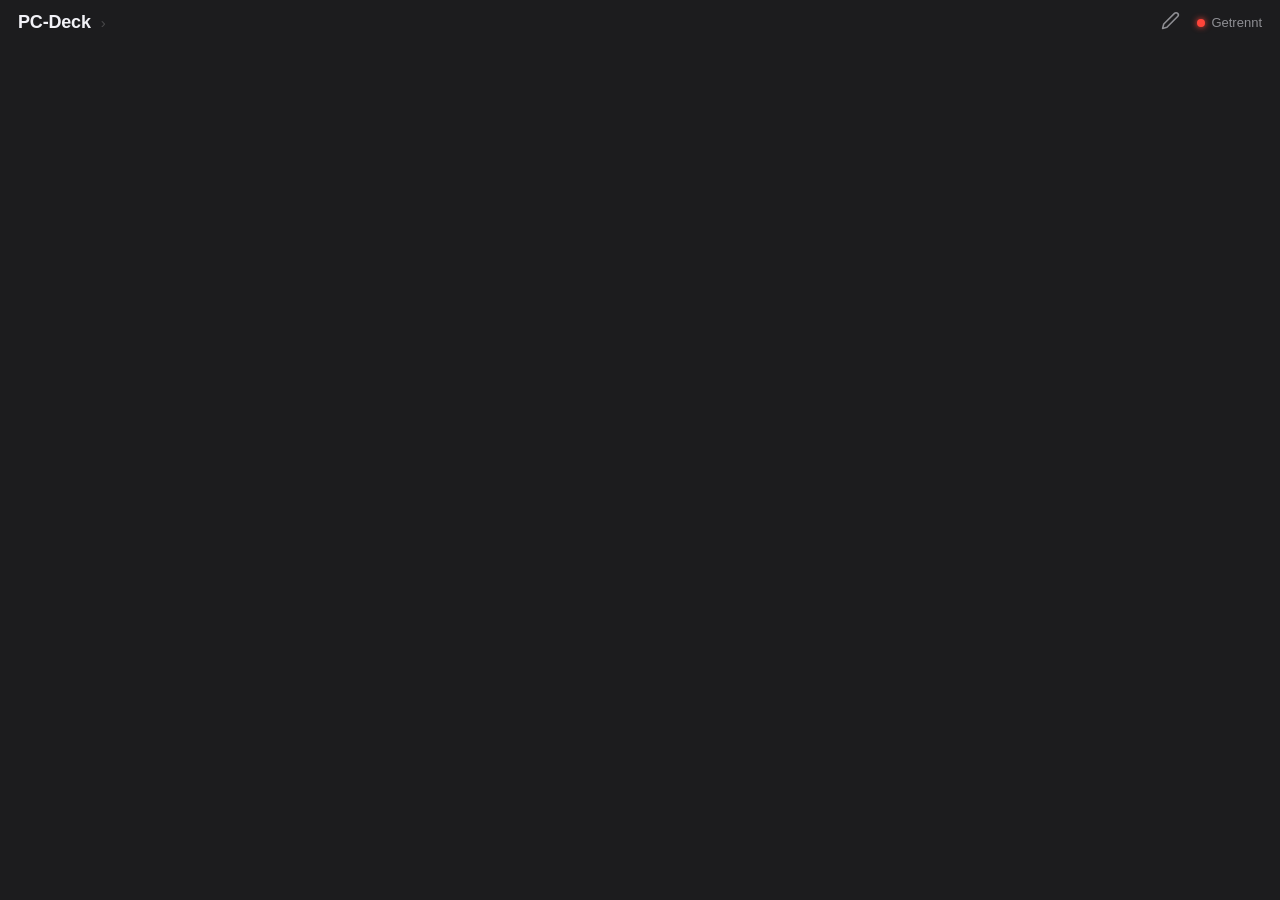
==== commit 18551ff4: "Tasten frei belegbar: Bearbeiten-Modus mit Editor, eigene Seiten Co-Authored-By: Claude Opus 5.5 <no" ====
--- a/pc-app/web/index.html
+++ b/pc-app/web/index.html
@@ -18,22 +18,24 @@
 <header class="top">
   <div class="brand">
     <span class="brand-name">PC-Deck</span>
-    <span class="brand-page" id="pageName">Steuerung</span>
+    <span class="brand-page" id="pageName"></span>
+    <span class="edit-chip" id="editChip" hidden>Bearbeiten</span>
   </div>
   <div class="top-tools">
     <input class="top-search" id="spSearch" type="search" placeholder="Playlist suchen" autocomplete="off" hidden>
     <button class="tool" id="spReload" aria-label="Playlists neu laden" hidden><i data-icon="sync"></i></button>
     <button class="tool" id="spLogout" aria-label="Spotify abmelden" hidden><i data-icon="logout"></i></button>
-    <button class="tool" id="discordReset" aria-label="Discord-Anzeige zurücksetzen"><i data-icon="sync"></i></button>
+    <button class="tool" id="discordReset" aria-label="Discord-Anzeige zurücksetzen" hidden><i data-icon="sync"></i></button>
+    <button class="tool" id="pageSettings" aria-label="Seite bearbeiten" hidden><i data-icon="grid"></i></button>
+    <button class="tool" id="editBtn" aria-label="Tasten bearbeiten"><i data-icon="pencil"></i></button>
+    <button class="done-btn" id="doneBtn" hidden>Fertig</button>
     <span class="status off" id="status"><span class="dot"></span><span id="statusText">Getrennt</span></span>
   </div>
 </header>
 
 <main class="stage" id="stage">
-  <section class="page" id="page-control"><div class="deck" id="deckControl"></div></section>
-  <section class="page" id="page-spotify" hidden><div class="deck" id="deckSpotify"></div></section>
-  <section class="page" id="page-chrome" hidden><div class="deck" id="deckChrome"></div></section>
-  <section class="page" id="page-setup" hidden>
+  <section class="page" id="deckPage"><div class="deck" id="deck"></div></section>
+  <section class="page" id="setupPage" hidden>
     <div class="panel">
       <i data-icon="link" class="panel-icon"></i>
       <h2>Mit deinem PC verbinden</h2>
@@ -43,11 +45,65 @@
   </section>
 </main>
 
-<nav class="pager" id="pager">
-  <button data-page="control"><i data-icon="sliders"></i><span>Steuerung</span></button>
-  <button data-page="spotify"><i data-icon="music"></i><span>Spotify</span></button>
-  <button data-page="chrome"><i data-icon="globe"></i><span>Chrome</span></button>
-</nav>
+<nav class="pager" id="pager"></nav>
+
+<!-- Tasten-Editor -->
+<div class="modal" id="editor" hidden>
+  <div class="ed">
+    <div class="ed-head">
+      <button class="ed-cancel" id="edCancel">Abbrechen</button>
+      <div class="ed-title" id="edTitle">Taste bearbeiten</div>
+      <button class="ed-save" id="edSave">Speichern</button>
+    </div>
+    <div class="ed-body">
+      <div class="ed-col ed-look">
+        <div class="ed-preview"><div class="deck mini" id="edPreview"></div></div>
+        <label class="field"><span>Name</span>
+          <input id="edLabel" maxlength="40" autocomplete="off" placeholder="Beschriftung"></label>
+        <div class="field"><span>Farbe</span><div class="swatches" id="edColors"></div></div>
+        <div class="field"><span>Symbol</span>
+          <div class="icon-grid" id="edIcons"></div>
+          <input id="edEmoji" maxlength="8" autocomplete="off" placeholder="… oder ein Emoji eintippen 😀">
+        </div>
+        <div class="ed-tools">
+          <button class="ghost" id="edLeft" aria-label="Nach links"><i data-icon="left"></i></button>
+          <button class="ghost" id="edRight" aria-label="Nach rechts"><i data-icon="right"></i></button>
+          <select id="edMovePage" aria-label="Auf andere Seite verschieben"></select>
+          <button class="ghost danger" id="edDelete"><i data-icon="trash"></i>Löschen</button>
+        </div>
+      </div>
+      <div class="ed-col ed-action">
+        <div class="ed-section">Aktion</div>
+        <div id="edCurrent" class="ed-current"></div>
+        <div id="edParams"></div>
+        <div id="edCatalog" class="catalog"></div>
+      </div>
+    </div>
+  </div>
+</div>
+
+<!-- Seiten-Editor -->
+<div class="modal" id="pageEd" hidden>
+  <div class="ed narrow">
+    <div class="ed-head">
+      <button class="ed-cancel" id="peCancel">Abbrechen</button>
+      <div class="ed-title" id="peTitle">Seite bearbeiten</div>
+      <button class="ed-save" id="peSave">Speichern</button>
+    </div>
+    <div class="ed-body single">
+      <div class="ed-col">
+        <label class="field"><span>Name der Seite</span><input id="peName" maxlength="30" autocomplete="off"></label>
+        <div class="field"><span>Symbol</span><div class="icon-grid" id="peIcons"></div></div>
+        <div class="ed-tools">
+          <button class="ghost" id="peLeft" aria-label="Nach links"><i data-icon="left"></i></button>
+          <button class="ghost" id="peRight" aria-label="Nach rechts"><i data-icon="right"></i></button>
+          <button class="ghost danger" id="peDelete"><i data-icon="trash"></i>Seite löschen</button>
+        </div>
+        <button class="ghost wide-btn" id="peReset">Standard-Layout wiederherstellen</button>
+      </div>
+    </div>
+  </div>
+</div>
 
 <!-- Eingabe für Webseiten -->
 <div class="sheet-bg" id="sheet" hidden>
--- a/pc-app/web/style.css
+++ b/pc-app/web/style.css
@@ -157,3 +157,102 @@
   box-shadow: 0 8px 24px rgba(0,0,0,.5); opacity: 0; pointer-events: none; transition: opacity .2s, transform .2s; z-index: 30; }
 #toast.show { opacity: 1; transform: translate(-50%, 0); }
 #toast.error { background: var(--red); color: #fff; }
+
+/* ================================================================ Bearbeiten-Modus */
+.edit-chip { font-size: 11px; font-weight: 800; letter-spacing: .06em; text-transform: uppercase; color: #000;
+  background: var(--orange); border-radius: 99px; padding: 3px 9px; align-self: center; }
+.done-btn { border: 0; border-radius: 99px; background: #e5e5ea; color: #000; font-weight: 700; padding: 6px 14px; }
+.deck.editing .edit { animation: wiggle .32s ease-in-out infinite alternate; }
+.deck.editing .edit:nth-child(2n) { animation-delay: -.16s; }
+@keyframes wiggle { from { transform: rotate(-.9deg); } to { transform: rotate(.9deg); } }
+@media (prefers-reduced-motion: reduce) { .deck.editing .edit { animation: none; } }
+.edit-badge { position: absolute; top: 5px; right: 5px; width: 22px; height: 22px; border-radius: 50%; background: #e5e5ea; color: #000;
+  display: grid; place-items: center; z-index: 5; box-shadow: 0 2px 6px rgba(0,0,0,.5); }
+.edit-badge svg { width: 12px; height: 12px; stroke-width: 2.5; }
+.key.add, .key.empty { background: transparent; box-shadow: none; outline: 2px dashed #48484a; outline-offset: -2px; color: var(--muted); }
+.key.add::before, .key.add::after, .key.empty::before, .key.empty::after { display: none; }
+.key.add > svg { width: 34%; height: 34%; filter: none; }
+.pager .add-page { background: transparent; outline: 1.5px dashed #48484a; }
+
+/* ================================================================ Editor */
+.modal { position: fixed; inset: 0; z-index: 25; background: rgba(0,0,0,.6); display: flex; align-items: stretch; justify-content: center;
+  padding: calc(var(--st) + 8px) calc(var(--sr) + 10px) calc(var(--sb) + 8px) calc(var(--sl) + 10px); }
+.ed { width: min(980px, 100%); background: #1c1c1e; border-radius: 16px; display: flex; flex-direction: column; overflow: hidden;
+  box-shadow: 0 0 0 1px #2c2c2e, 0 20px 60px rgba(0,0,0,.6); }
+.ed.narrow { width: min(520px, 100%); align-self: center; max-height: 100%; }
+.ed-head { display: flex; align-items: center; gap: 10px; padding: 10px 14px; border-bottom: 1px solid #2c2c2e; flex: none; }
+.ed-title { flex: 1; text-align: center; font-weight: 700; }
+.ed-cancel, .ed-save { border: 0; background: none; font-weight: 600; padding: 4px 6px; }
+.ed-cancel { color: var(--muted); }
+.ed-save { color: #000; background: #e5e5ea; border-radius: 99px; padding: 6px 14px; }
+.ed-body { flex: 1; min-height: 0; display: grid; grid-template-columns: minmax(260px, 1fr) 1.15fr; }
+.ed-body.single { grid-template-columns: 1fr; }
+.ed-col { overflow-y: auto; -webkit-overflow-scrolling: touch; padding: 12px 14px 18px; min-width: 0; }
+.ed-look { border-right: 1px solid #2c2c2e; }
+@media (max-width: 640px) { .ed-body { grid-template-columns: 1fr; overflow-y: auto; } .ed-col { overflow: visible; } .ed-look { border-right: 0; } }
+.ed-preview { display: flex; justify-content: center; padding: 6px 0 12px; }
+.deck.mini { --k: 92px; padding: 6px; }
+.deck.mini .key, .deck.mini .strip { pointer-events: none; }
+.field { display: flex; flex-direction: column; gap: 6px; margin-bottom: 14px; }
+.field > span:first-child { font-size: 11px; font-weight: 700; letter-spacing: .06em; text-transform: uppercase; color: var(--muted); }
+.field input, .ed select { width: 100%; border: 0; outline: 0; border-radius: 10px; background: #2c2c2e; color: var(--text);
+  font: inherit; font-size: 16px; padding: 9px 12px; -webkit-user-select: text; user-select: text; }
+.field code { background: #000; border-radius: 8px; padding: 8px 10px; font-size: 13px; color: #fff; word-break: break-all; }
+.hint { font-size: 12px; color: var(--muted); }
+.swatches { display: flex; flex-wrap: wrap; gap: 8px; }
+.swatch { width: 30px; height: 30px; border-radius: 50%; border: 0; box-shadow: inset 0 0 0 2px rgba(0,0,0,.25); }
+.swatch.on { box-shadow: 0 0 0 2px #1c1c1e, 0 0 0 4px #fff; }
+.icon-grid { display: grid; grid-template-columns: repeat(auto-fill, minmax(40px, 1fr)); gap: 6px; --a: var(--cyan); }
+.icon-pick { height: 40px; border: 0; border-radius: 10px; background: #2c2c2e; color: #c7c7cc; display: grid; place-items: center; }
+.icon-pick svg { width: 20px; height: 20px; }
+.icon-pick.on { background: color-mix(in srgb, var(--a) 30%, #111); color: var(--a); box-shadow: inset 0 0 0 1.5px var(--a); }
+.ed-tools { display: flex; flex-wrap: wrap; gap: 8px; align-items: center; }
+.ed-tools select { width: auto; flex: 1; min-width: 120px; font-size: 14px; padding: 8px 10px; }
+.ghost { border: 0; border-radius: 10px; background: #2c2c2e; color: var(--text); height: 38px; padding: 0 12px;
+  display: inline-flex; align-items: center; gap: 6px; font-weight: 600; font-size: 14px; }
+.ghost svg { width: 18px; height: 18px; }
+.ghost.danger { color: var(--red); }
+.wide-btn { width: 100%; justify-content: center; margin-top: 14px; color: var(--muted); }
+
+.ed-section { font-size: 11px; font-weight: 700; letter-spacing: .06em; text-transform: uppercase; color: var(--muted); margin-bottom: 6px; }
+.ed-current { display: flex; align-items: center; gap: 10px; background: #2c2c2e; border-radius: 10px; padding: 10px 12px; margin-bottom: 12px; font-weight: 600; }
+.cur-icon svg { width: 20px; height: 20px; color: var(--muted); }
+.catalog { border-radius: 12px; overflow: hidden; background: #232325; }
+.cat-head { width: 100%; border: 0; border-top: 1px solid #2c2c2e; background: none; display: flex; align-items: center; gap: 10px;
+  padding: 12px; font-weight: 700; text-align: left; }
+.cat-head:first-child { border-top: 0; }
+.cat-head > svg { width: 16px; height: 16px; color: var(--muted); transition: transform .15s; }
+.cat-head.open > svg { transform: rotate(90deg); }
+.cat-icon svg { width: 22px; height: 22px; }
+.cat-item { width: 100%; border: 0; background: none; display: flex; align-items: center; gap: 10px; padding: 8px 12px 8px 38px; text-align: left; font-size: 14px; }
+.cat-item:active { background: #2c2c2e; }
+.cat-item > span:nth-child(2) { flex: 1; }
+.cat-item.on { background: #2c2c2e; }
+.cat-item.on > svg { width: 18px; height: 18px; color: var(--green); }
+.cat-item.locked { opacity: .5; }
+.cat-dot { width: 30px; height: 30px; border-radius: 8px; background: #0b0f13; color: var(--a); display: grid; place-items: center; flex: none;
+  box-shadow: inset 0 0 0 1px #2c2c2e; }
+.cat-dot svg { width: 17px; height: 17px; }
+#edParams:not(:empty) { background: #232325; border-radius: 12px; padding: 12px 12px 2px; margin-bottom: 12px; }
+.pick-list { display: flex; flex-direction: column; gap: 2px; max-height: 210px; overflow-y: auto; -webkit-overflow-scrolling: touch; }
+.pick { border: 0; background: none; display: flex; align-items: center; gap: 10px; padding: 6px; border-radius: 8px; text-align: left; font-size: 14px; }
+.pick:active, .pick.on { background: #2c2c2e; }
+.pick.on { box-shadow: inset 0 0 0 1.5px var(--green); }
+.pick img, .pick .ph { width: 34px; height: 34px; border-radius: 6px; object-fit: cover; flex: none; background: #2c2c2e; display: grid; place-items: center; color: var(--muted); }
+.pick .ph svg { width: 17px; height: 17px; }
+.pick .letter-ph { font-weight: 800; color: #fff; background: #3a3a3c; }
+.pick > span:last-child { white-space: nowrap; overflow: hidden; text-overflow: ellipsis; }
+.chips { display: flex; flex-wrap: wrap; gap: 6px; }
+.chip { border: 0; border-radius: 99px; background: #2c2c2e; color: var(--text); padding: 6px 12px; font-size: 13px; font-weight: 600; }
+.chip.on { background: var(--purple); color: #fff; }
+.chip.ghost { background: transparent; box-shadow: inset 0 0 0 1px #3a3a3c; color: #c7c7cc; height: auto; }
+code.combo { align-self: flex-start; font-size: 15px; }
+
+/* Seitenleiste: bei vielen Seiten seitlich wischbar statt über den Rand */
+.pager { overflow-x: auto; justify-content: flex-start; padding-left: calc(var(--sl) + 12px); padding-right: calc(var(--sr) + 12px);
+  scrollbar-width: none; -webkit-overflow-scrolling: touch; }
+.pager::-webkit-scrollbar { display: none; }
+.pager > button { flex: none; }
+.pager > :first-child { margin-left: auto; }
+.pager > :last-child { margin-right: auto; }
+@media (max-width: 500px) { .pager > button:not(.active) span { display: none; } .pager > button { padding: 0 11px; } }
